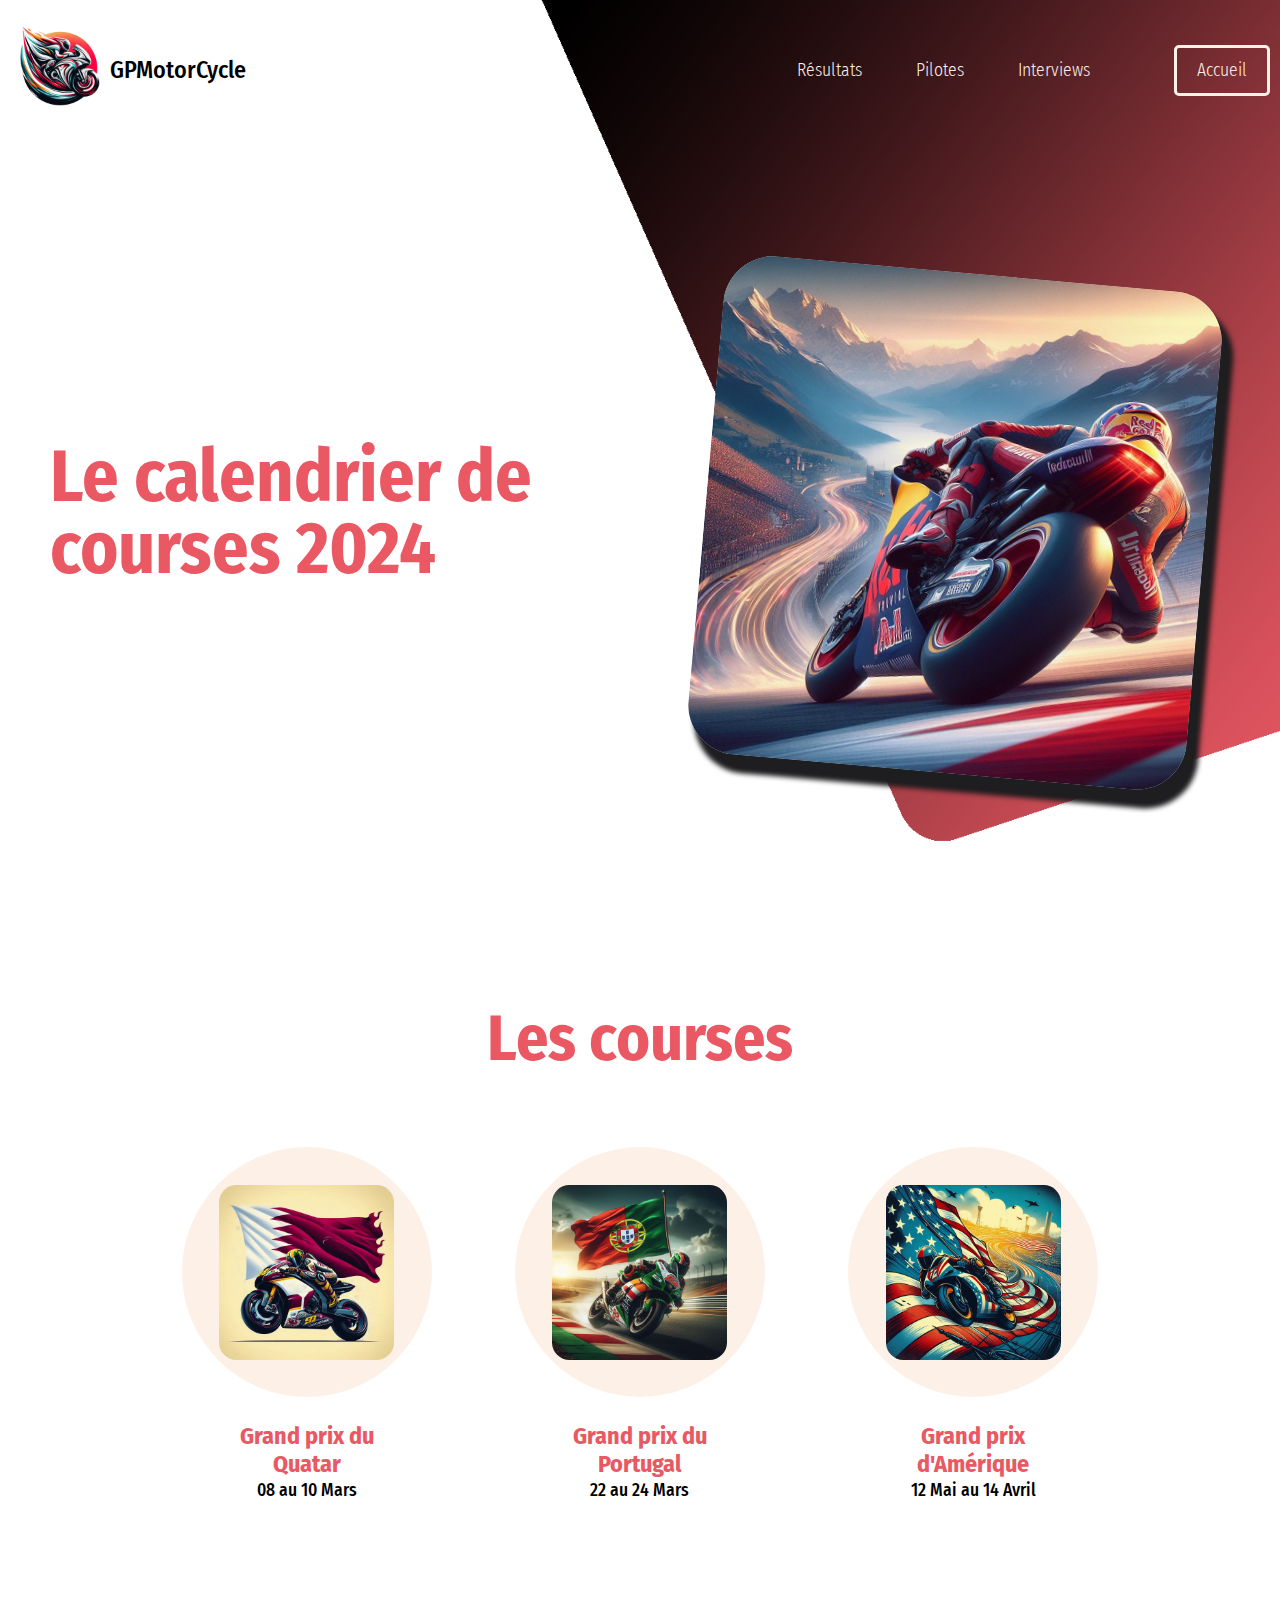
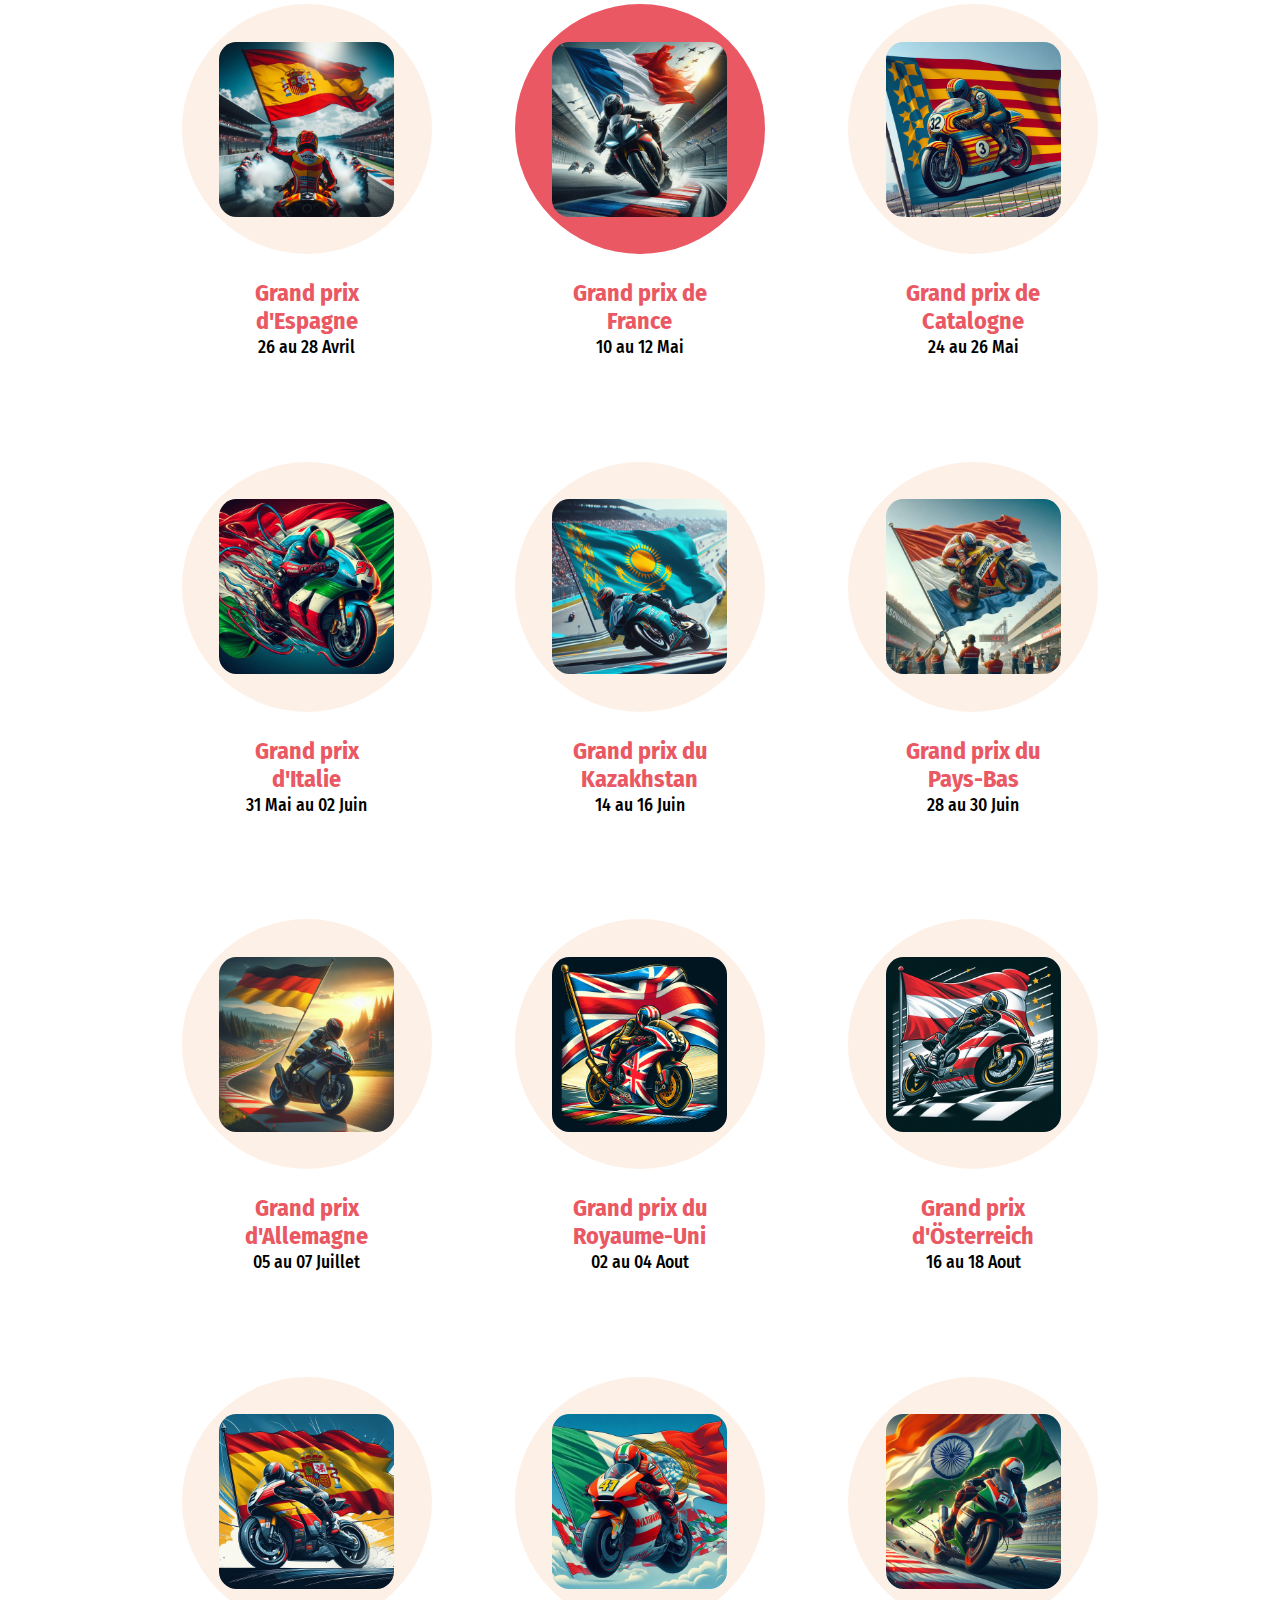
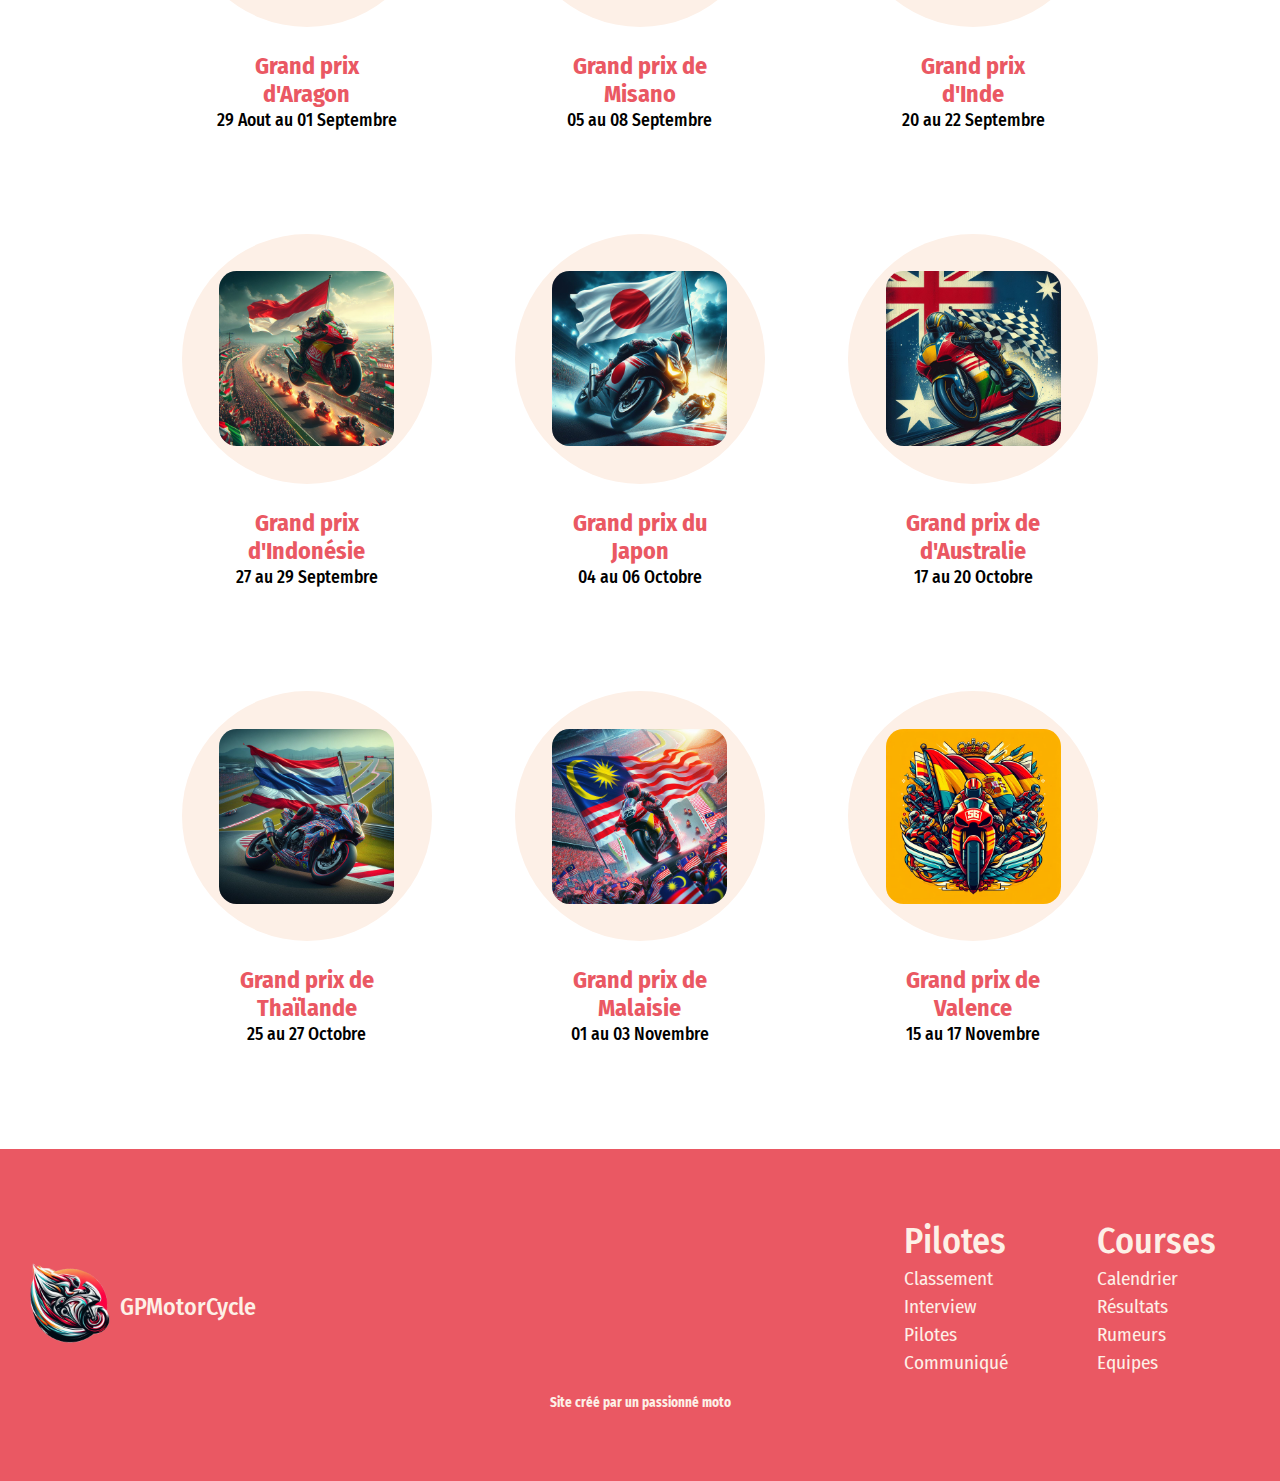
==== calendrier.html @ 135d084f "modified:   calendrier.html 	modified:   index.html" ====
<!DOCTYPE html>
<html lang="fr-FR">
<head>
    <meta charset="UTF-8">
    <meta name="viewport" content="width=device-width, initial-scale=1.0">
    <title>GPMotorCycle</title>
    <link rel="preconnect" href="https://fonts.googleapis.com">
    <link rel="preconnect" href="https://fonts.gstatic.com" crossorigin>
    <link href="https://fonts.googleapis.com/css2?family=Fira+Sans+Condensed:wght@400;500;600;700;800;900&display=swap" rel="stylesheet">
    <link rel="stylesheet" href="assets/Calendrier/Calendrier.css">
</head>
<body>

    <section id="section-1">
        <header>
            <div class="left">
                <img src="assets/logo/logo.png" alt="logodusite" height="100px">
                <p>GPMotorCycle</p>
            </div>
            <div class="right">
                <nav>
                    <a href="Résultats.html">Résultats</a>
                    <a href="#">Pilotes</a>
                    <a href="#">Interviews</a>
                    <a href="index.html">Accueil</a>
                </nav>
            </div>
        </header>
        <div class="container">
            <div class="left">
                <h1>Le calendrier de courses 2024</h1>
            </div>
            <div class="right">
                <img src="assets/img accueil/imgcalendrier.png" alt="moto" height="500px">
            </div>
        </div>
    </section>

    <section id="section-2">
        <h2> Les courses</h2>
        <div class="container-icon">
            <div class="bloc-icon">
                <div class="bloc-img">
                    <img src="assets/Flag_pays/Quatar.png" alt="drapeaudupays">
                </div>
                <span>Grand prix du Quatar</span>
                <p>08 au 10 Mars</p>
            </div>
            <div class="bloc-icon">
                <div class="bloc-img">
                    <img src="assets/Flag_pays/Portugal.jpeg" alt="drapeaudupays">
                </div>
                <span>Grand prix du Portugal</span>
                <p>22 au 24 Mars</p>
            </div>
            <div class="bloc-icon">
                <div class="bloc-img">
                    <img src="assets/Flag_pays/America.jpeg" alt="drapeaudupays">
                </div>
                <span>Grand prix d'Amérique</span>
                <p>12 Mai au 14 Avril</p>
            </div>

        </div>
    </section>

    <section id="section-2">
        <div class="container-icon">
            <div class="bloc-icon">
                <div class="bloc-img">
                    <img src="assets/Flag_pays/Espagne.jpeg" alt="drapeaudupays">
                </div>
                <span>Grand prix d'Espagne</span>
                <p>26 au 28 Avril</p>
            </div>
            <div class="bloc-icon">
                <div class="bloc-img-encour">
                    <img src="assets/Flag_pays/France.jpeg" alt="drapeaudupays">
                </div>
                <span>Grand prix de France</span>
                <p>10 au 12 Mai</p>
            </div>
            <div class="bloc-icon">
                <div class="bloc-img">
                    <img src="assets/Flag_pays/Barcelone.jpeg" alt="drapeaudupays">
                </div>
                <span>Grand prix de Catalogne</span>
                <p>24  au 26 Mai</p>
            </div>

        </div>
    </section>

    <section id="section-2">
        <div class="container-icon">
            <div class="bloc-icon">
                <div class="bloc-img">
                    <img src="assets/Flag_pays/Italie.jpeg" alt="drapeaudupays">
                </div>
                <span>Grand prix d'Italie</span>
                <p>31 Mai au 02 Juin</p>
            </div>
            <div class="bloc-icon">
                <div class="bloc-img">
                    <img src="assets/Flag_pays/Kazakhstan.jpeg" alt="drapeaudupays">
                </div>
                <span>Grand prix du Kazakhstan</span>
                <p>14 au 16 Juin</p>
            </div>
            <div class="bloc-icon">
                <div class="bloc-img">
                    <img src="assets/Flag_pays/Pays-Bas.png" alt="drapeaudupays">
                </div>
                <span>Grand prix du Pays-Bas</span>
                <p>28 au 30 Juin</p>
            </div>

        </div>
    </section>

    <section id="section-2">
        <div class="container-icon">
            <div class="bloc-icon">
                <div class="bloc-img">
                    <img src="assets/Flag_pays/Allemagne.png" alt="drapeaudupays">
                </div>
                <span>Grand prix d'Allemagne</span>
                <p>05 au 07 Juillet</p>
            </div>
            <div class="bloc-icon">
                <div class="bloc-img">
                    <img src="assets/Flag_pays/British.jpeg" alt="drapeaudupays">
                </div>
                <span>Grand prix du Royaume-Uni</span>
                <p>02 au 04 Aout</p>
            </div>
            <div class="bloc-icon">
                <div class="bloc-img">
                    <img src="assets/Flag_pays/Österreich.jpeg" alt="drapeaudupays">
                </div>
                <span>Grand prix d'Österreich</span>
                <p>16 au 18 Aout</p>
            </div>

        </div>
    </section>

    <section id="section-2">
        <div class="container-icon">
            <div class="bloc-icon">
                <div class="bloc-img">
                    <img src="assets/Flag_pays/Aragon.jpeg" alt="drapeaudupays">
                </div>
                <span>Grand prix d'Aragon</span>
                <p>29 Aout au 01 Septembre</p>
            </div>
            <div class="bloc-icon">
                <div class="bloc-img">
                    <img src="assets/Flag_pays/Misano.png" alt="drapeaudupays">
                </div>
                <span>Grand prix de Misano</span>
                <p>05 au 08 Septembre</p>
            </div>
            <div class="bloc-icon">
                <div class="bloc-img">
                    <img src="assets/Flag_pays/India.jpeg" alt="drapeaudupays">
                </div>
                <span>Grand prix d'Inde</span>
                <p>20 au 22 Septembre</p>
            </div>

        </div>
    </section>

    <section id="section-2">
        <div class="container-icon">
            <div class="bloc-icon">
                <div class="bloc-img">
                    <img src="assets/Flag_pays/Indonesia.png" alt="drapeaudupays">
                </div>
                <span>Grand prix d'Indonésie</span>
                <p>27 au 29 Septembre</p>
            </div>
            <div class="bloc-icon">
                <div class="bloc-img">
                    <img src="assets/Flag_pays/Japn.jpeg" alt="drapeaudupays">
                </div>
                <span>Grand prix du Japon</span>
                <p>04 au 06 Octobre</p>
            </div>
            <div class="bloc-icon">
                <div class="bloc-img">
                    <img src="assets/Flag_pays/Australia.jpeg" alt="drapeaudupays">
                </div>
                <span>Grand prix de d'Australie</span>
                <p>17 au 20 Octobre</p>
            </div>

        </div>
    </section>

    <section id="section-2">
        <div class="container-icon">
            <div class="bloc-icon">
                <div class="bloc-img">
                    <img src="assets/Flag_pays/Thailand.jpeg" alt="drapeaudupays">
                </div>
                <span>Grand prix de Thaïlande</span>
                <p>25 au 27 Octobre</p>
            </div>
            <div class="bloc-icon">
                <div class="bloc-img">
                    <img src="assets/Flag_pays/Malaysian.jpeg" alt="drapeaudupays">
                </div>
                <span>Grand prix de Malaisie</span>
                <p>01 au 03 Novembre</p>
            </div>
            <div class="bloc-icon">
                <div class="bloc-img">
                    <img src="assets/Flag_pays/Valenciana .jpeg" alt="drapeaudupays">
                </div>
                <span>Grand prix de Valence</span>
                <p>15 au 17 Novembre</p>
            </div>
        </div>
    </section>

    <footer>
        <div class="container">
            <div class="bloc">
                <img src="assets/logo/logo.png" alt="logodusite">
                <p>GPMotorCycle</p>
            </div>
            <div class="bloc">
                <div class="bloc-menu">
                    <span>Pilotes</span>
                    <ul>
                        <li><a href="#">Classement</a></li>
                        <li><a href="#">Interview</a></li>
                        <li><a href="#">Pilotes</a></li>
                        <li><a href="#">Communiqué</a></li>
                    </ul>
                </div>
                <div class="bloc-menu">
                    <span>Courses</span>
                    <ul>
                        <li><a href="#">Calendrier</a></li>
                        <li><a href="Résultats.html">Résultats</a></li>
                        <li><a href="#">Rumeurs</a></li>
                        <li><a href="#">Equipes</a></li>
                    </ul>
                </div>
            </div>
        </div>

        <div class="container">
            <div class="fin">
                <h5>Site créé par un passionné moto</h5>
            </div>
        </div>

        
        
    </footer>

</body>
</html>
---- assets/Calendrier/Calendrier.css ----
* {
    margin: 0;
    padding: 0;
    list-style: none;
    text-decoration: none;
    font-family: "Fira Sans Condensed", sans-serif; 
}

#section-1 {
    height: 100vh;
    background-color: #fff;
    background-size: cover;
    background-position: bottom;
    background-image:url(../background/bg3.png);
}
#section-1 header {
    display: flex;
    align-items: center;
    justify-content: space-between;
    max-width: 1600px;
    margin: 0 auto;
    padding: 20px 10px 0 10px;
}

#section-1 header .left {
    display: flex;
    align-items: center;
    font-size: 1.5em;
    font-weight: 450;
}

#section-1 header nav a {
    color: #FDF0E7;
    font-weight: 300;
    margin-left: 50px;
    font-size: 1.1em;

}

#section-1 header nav a:hover {
    text-decoration: underline;
}

#section-1 header nav a:nth-child(4) {
   color: #FDF0E7;
   border: 3px solid #FDF0E7;
   padding: 12px 20px;
   border-radius: 5px;
   margin-left: 80px;
   opacity: 1;
}

#section-1 header nav a:nth-child(4):hover {
    opacity: 0.5;
}

#section-1 .container {
    display: flex;
    align-items: center;
    justify-content: space-between;
    max-width: 1400px;
    margin: 0  auto ;
    height: 90%;
    padding: 0 50px;
}

#section-1 .container .left {
    max-width: 500px;
}

#section-1 .container h1 {
    font-size: 4.5em;
    color: #EA5863;
    line-height: 1em;
    margin-bottom: 25px;
}

#section-1 .container img {
    margin-right: 25px;
    border-radius: 10%;
    transform: rotate(5deg);
    background-color: #cccccc;
    box-shadow: 10px 15px 5px 3px #1e1d1f;
}

#section-1 .container img:hover {
    transform: rotate(10deg);
    transition-duration:2s; 
    -moz-transform: scale(1.1);
    -webkit-transform: scale(1.1);
    transform: scale(1.1);
}

#section-2{

    max-width: 1000px;
    margin: 100px auto;
    text-align: center;
    padding: 0 25px;
}

#section-2 h2 {
    color: #EA5863;
    font-size: 4em;
}

#section-2 .container-icon {
    display: flex;
    justify-content: space-around;
    align-items: center;
    margin-top: 70px;
}

#section-2 .container-icon .bloc-icon {
    max-width: 200px;
    display: flex;
    justify-content: center;
    align-items: center;
    flex-direction: column;
}

#section-2 .container-icon .bloc-img {
    background-color: #fdf0e7;
    height: 250px;
    width: 250px;
    border-radius: 50%;
    display: flex;
    justify-content: center;
    align-items: center;
}

#section-2 .container-icon .bloc-icon img {
    border-radius: 10%;
    width: 70%;
}

#section-2 .container-icon .bloc-img:hover {
    transform: rotate(10deg);
    transition-duration:0.5s; 
    -moz-transform: scale(1.1);
    -webkit-transform: scale(1.1);
    transform: scale(1.1);
}

#section-2 .container-icon .bloc-img-encour {
    background-color: #ea5863;
    height: 250px;
    width: 250px;
    border-radius: 50%;
    display: flex;
    justify-content: center;
    align-items: center;
}

#section-2 .container-icon .bloc-img-encour:hover {
    transform: rotate(10deg);
    transition-duration:0.5s; 
    -moz-transform: scale(1.1);
    -webkit-transform: scale(1.1);
    transform: scale(1.1);
}

#section-2 .container-icon span {
    color: #EA5863;
    font-size: 1.5em;
    font-weight: 650;
    margin: 25px 20px 0;
}

#section-2 .container-icon p {
    color: #000;
    font-size: 1.1em;
    line-height: 1.5;
    font-weight: 450;
}


footer {
    background-color:#EA5863;
    padding: 70px 20px;
}

footer .container {
    max-width: 1450px;
    margin: 0 auto;
    display: flex;
    justify-content: space-between;
    align-items: center;
    
}

footer .container .fin h5 {
    color: #FDF0E7;
}

footer .bloc {
    font-size: 1.5em;
    display: flex;
    align-items: center;

}

footer .bloc p {
    color:#FDF0E7;
}


footer .bloc p {
    font-weight: 450;
}

footer .bloc:nth-child(2) {
    display: flex;
    width: 400px;
    justify-content: space-around;
}

footer .bloc img {
    max-width: 100px;
}

footer .bloc-menu span {
    font-size: 1.5em;
    font-weight: 450;
    color: #fdf0e7;
    
}
footer .bloc-menu ul {
    margin-bottom: 20px;
}

footer .bloc-menu li a {
    color:#fdf0e7;
    font-size: 0.8em;
}

footer .bloc-menu li a:hover {
    text-decoration: underline;
}

footer .fin {
    color: #FDF0E7;
    max-width: 1450px;
    margin: 0 auto;
    display: flex;
    justify-content: space-between;
}
footer h5{
    align-items: center;
}

@media screen and (max-width: 767px) {
    #section-1 header .left img {
        display: none;

    }

    .left p {
        color: #FDF0E7;
    }

    #section-1 header nav a,
    #section-1 header nav a:nth-child(4) {
        margin: 0 25px;
    }

    #section-1 header {
        justify-content: center;
        height: 50px;
    }
    
}

@media screen and (max-width: 1100px) {
    #section-1 .container img {
        margin-right: 0px;
    }
}

@media screen and (max-width: 1080px) {
    #section-1 .container img {
        height: 380px;
    }
}

@media screen and (max-width: 935px) {

    #section-1  {
        height: 100%;
    }

    #section-1 .container {
        flex-direction: column;
        justify-content: center;
        margin-top: 100px;
    }

    #section-1 .container img {
        width: 100%;
        height: auto;
        transform: none;
        box-shadow: none;
    }

    #section-1 .container .left {
        text-align: center;
        margin-bottom: 50px;
    }

    #section-1 .container .right {
        width: 100%;
    }

    #section-1 .container .right {
        margin-bottom: 100px;
    }

}

@media screen and (max-width: 620px) {

    #section-1 .container {
        padding: 0 15px;
    }

    #section-1 .container h1 {
        font-size: 3em;
    }

}

@media screen and (max-width: 525px) {

    #section-2 h2 {
        font-size: 1.5em
    }

    #section-2 .container-icon {
        flex-direction: column;
        align-items: center;

    }

    #section-2 .container-icon .bloc-icon {
        max-width: none;
        width: 80%;
        margin-bottom: 50px;
    }

    #section-2 .container-icon .bloc-img {
        height: 250px;
        width: 250px;
    }

    #section-2 .container-icon span {
        font-size: 2.5em;
    }

    #section-2 .container-icon p {
        font-size: 1.75em;
    }
}

@media screen and (max-width: 425px) {
    #section-2 h2 {
        font-size: 1.25em
    }

    #section-2 .container-icon .bloc-icon {
        width: 100%;
    }

    #section-2 .container-icon .bloc-img {
        height: 200px;
        width: 200px;
    }

    #section-2 .container-icon span {
        font-size: 1.75em;
    }

    #section-2 .container-icon p {
        font-size: 1.25em;
    }


}

@media screen and (max-width: 830px) {
    footer .bloc{
        max-width: 300px;
    }
}

@media screen and (max-width: 655px) {

    footer {
        padding: 30px 20px;
    }

    footer .container {
        flex-direction: column;
    }

    footer .bloc:nth-child(1) {
        max-width: none;
        width: 95%;
        margin-bottom: 50px;
    }

    footer .bloc:nth-child(2) {
        width: 80%;
        max-width: none;
    }
}

@media screen and (max-width: 400px) {

    footer .bloc:nth-child(2) {
        width: 100%;

    }
    footer .bloc-menu span {
        font-size: 1.2em;
    }
}

@media screen and (max-width: 788px) {

    .right nav {
        display: none;
    }
}
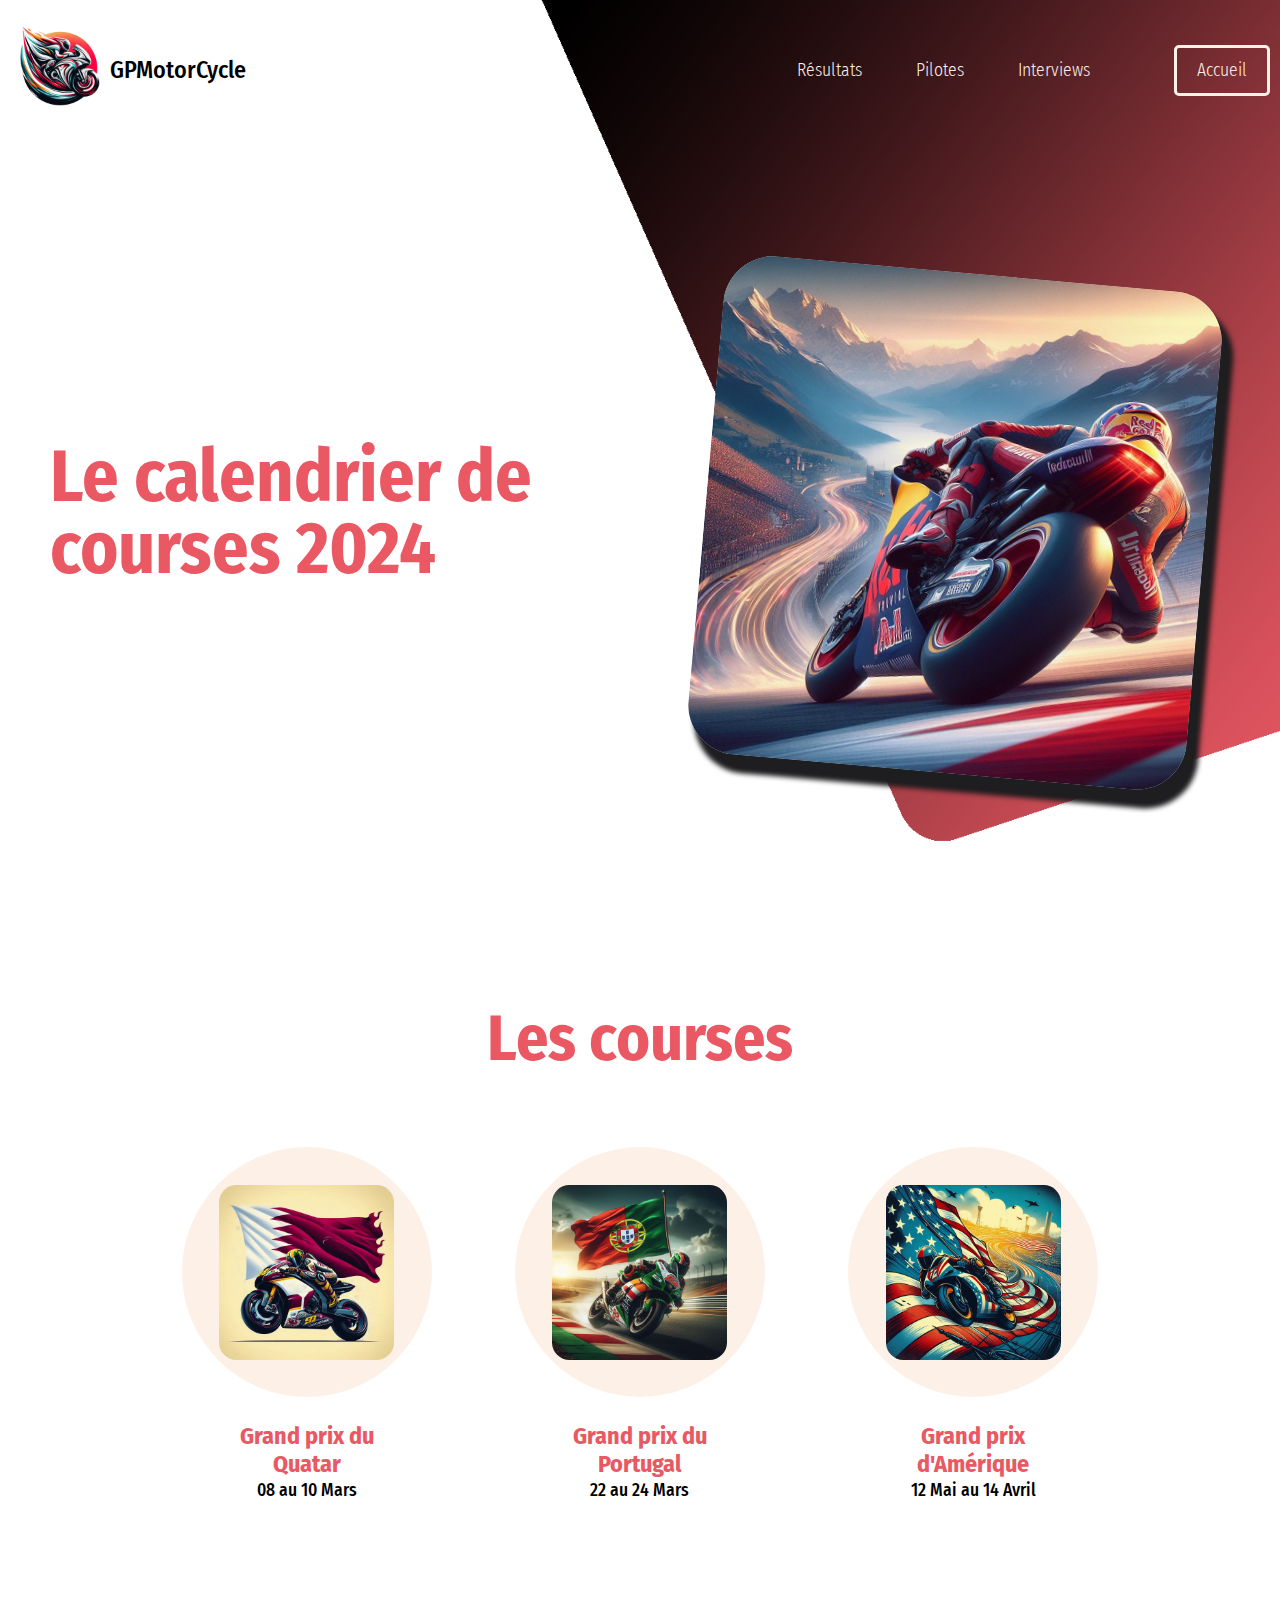
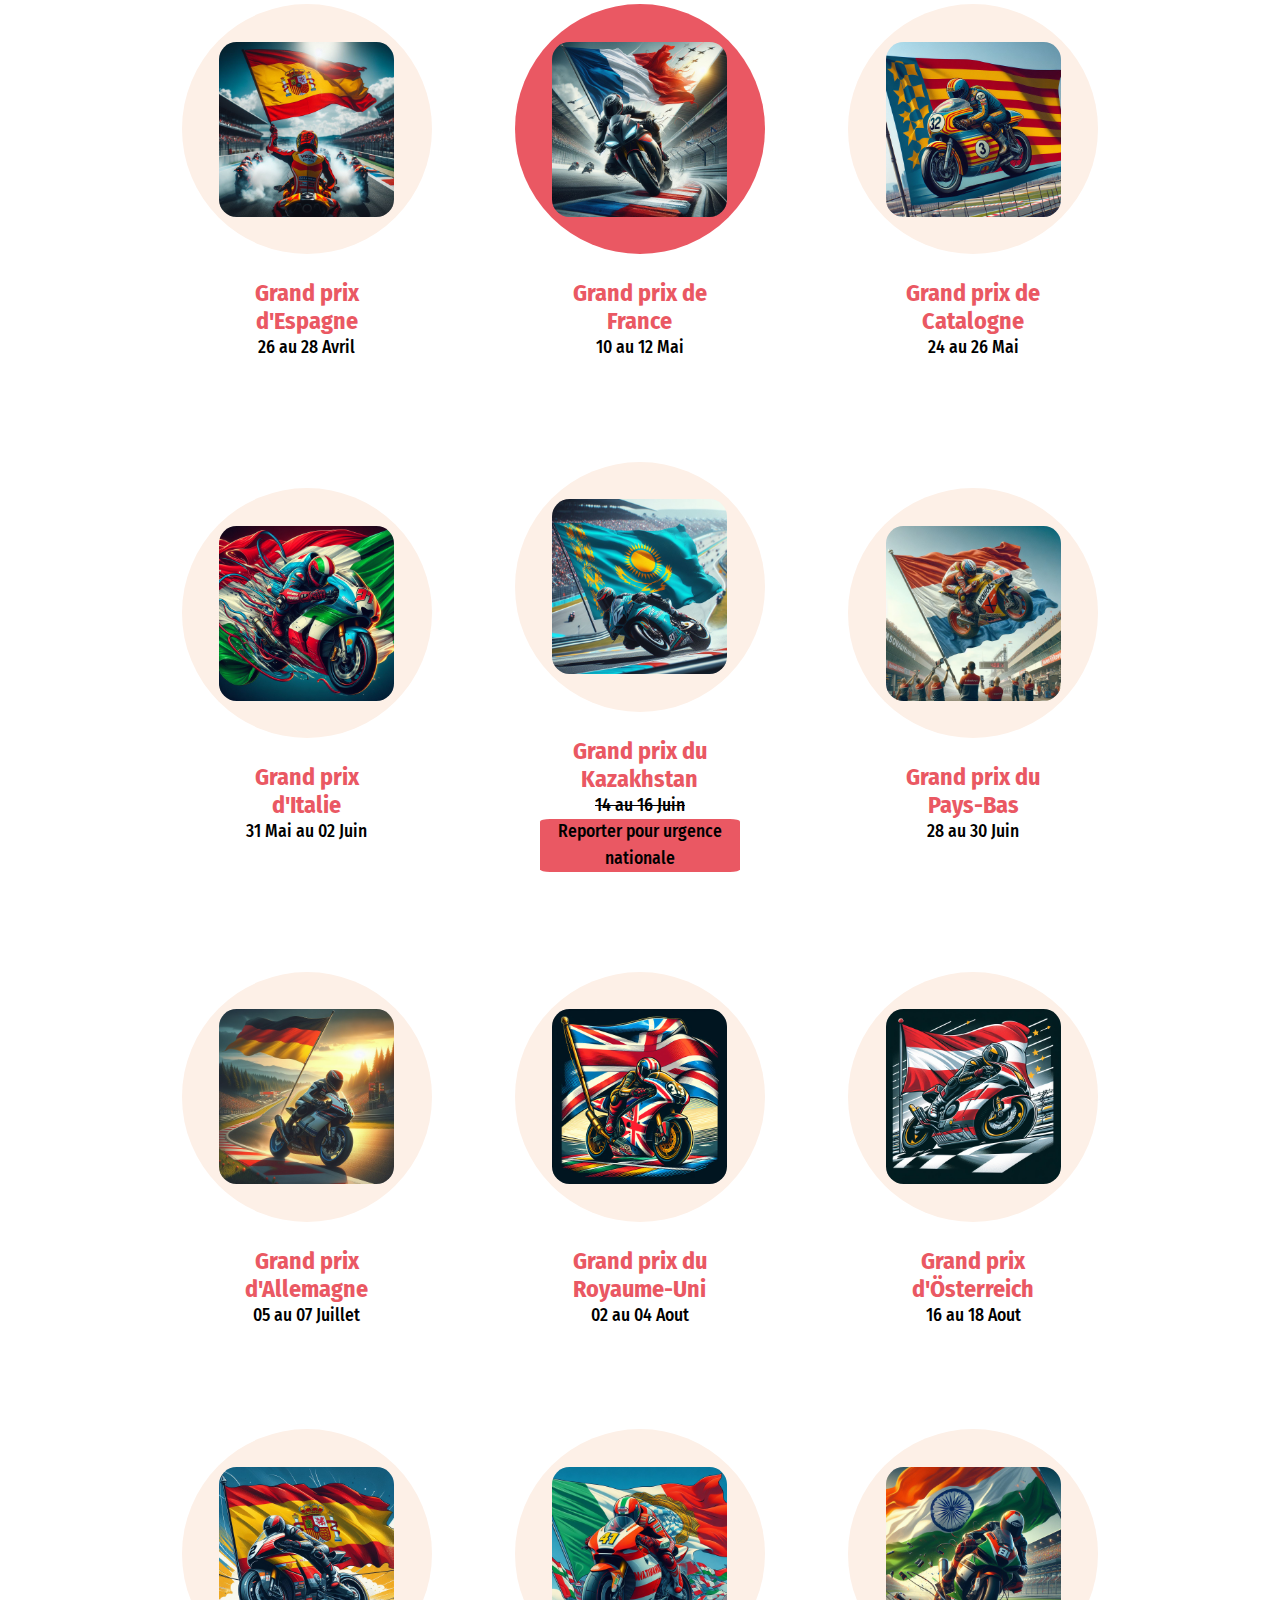
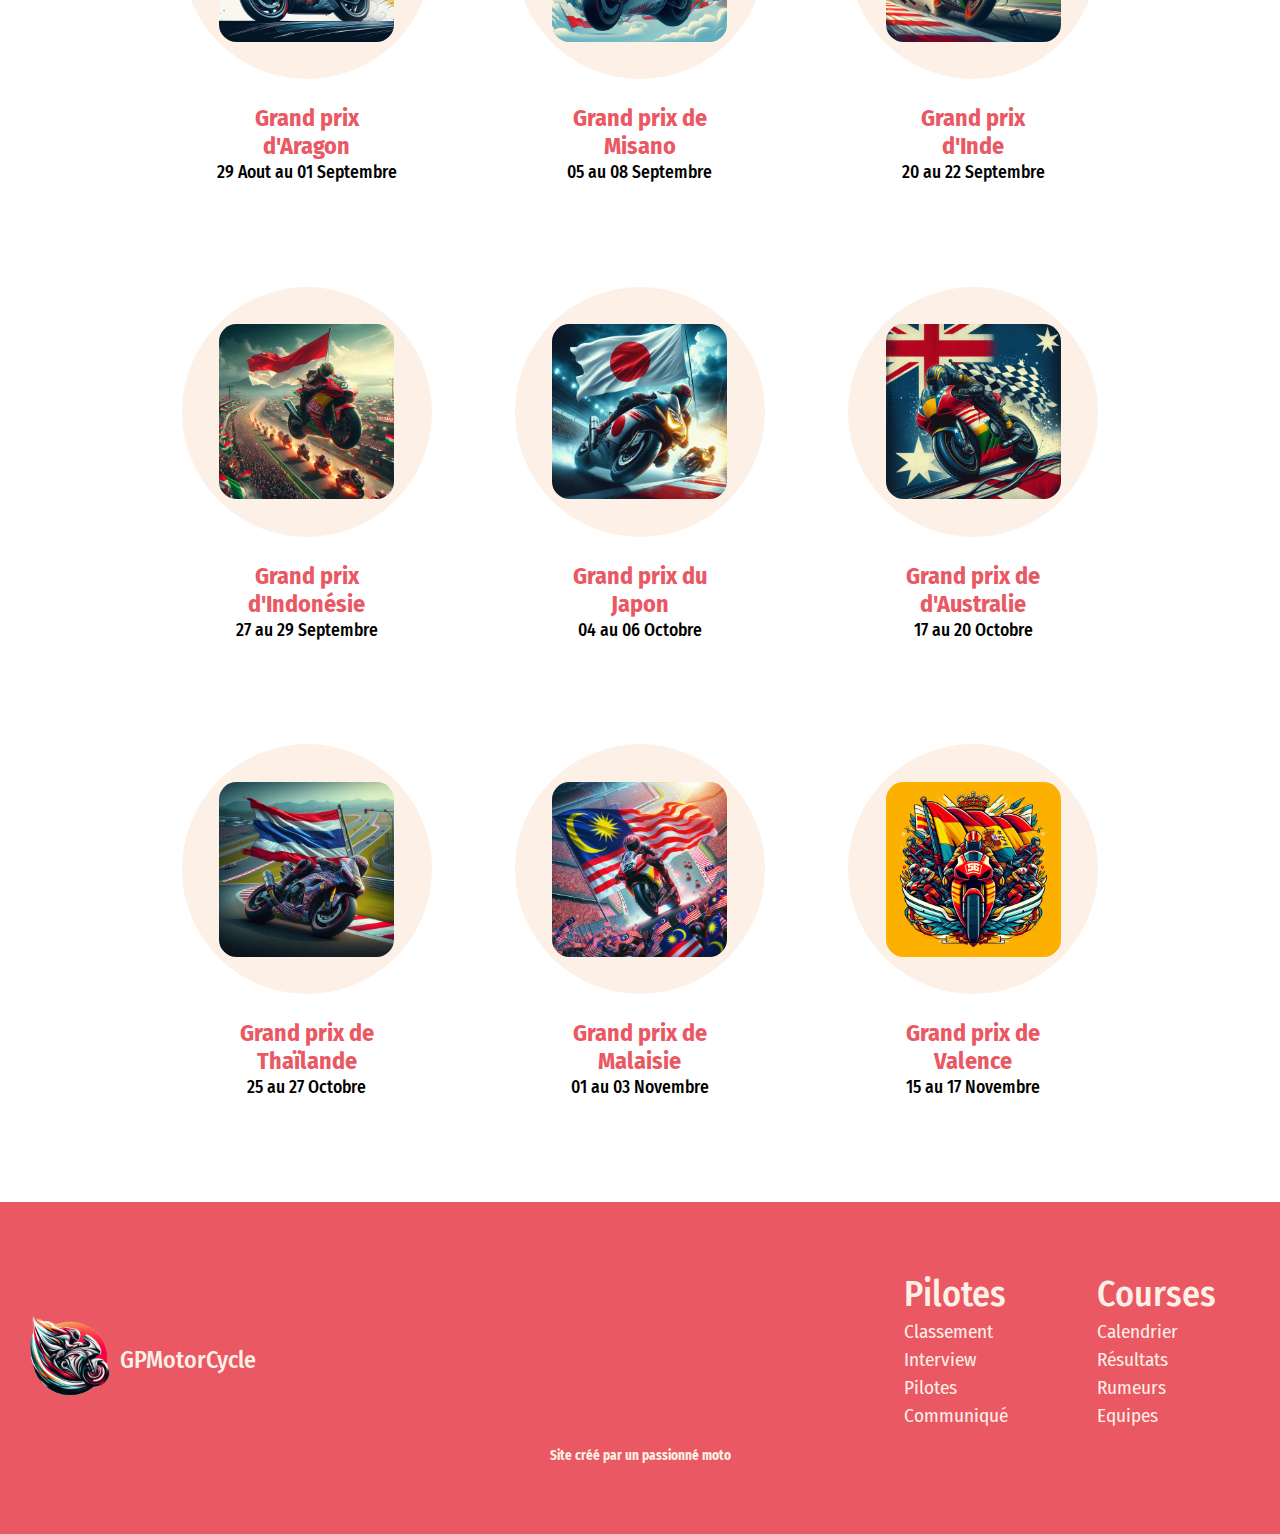
==== commit 6b844a15: "modified:   assets/Calendrier/Calendrier.css 	modified:   calendrier.html" ====
--- a/calendrier.html
+++ b/calendrier.html
@@ -8,6 +8,7 @@
     <link rel="preconnect" href="https://fonts.gstatic.com" crossorigin>
     <link href="https://fonts.googleapis.com/css2?family=Fira+Sans+Condensed:wght@400;500;600;700;800;900&display=swap" rel="stylesheet">
     <link rel="stylesheet" href="assets/Calendrier/Calendrier.css">
+    <link rel="icon" type="image/png" sizes="120x120" href="assets/logo/apple-icon-120x120.png" type="image/x-icon">
 </head>
 <body>
 
@@ -105,7 +106,8 @@
                     <img src="assets/Flag_pays/Kazakhstan.jpeg" alt="drapeaudupays">
                 </div>
                 <span>Grand prix du Kazakhstan</span>
-                <p>14 au 16 Juin</p>
+                <p class="Kazakhstan">14 au 16 Juin</p>
+                <p class="Kazakhstan-1">Reporter pour urgence nationale</p>
             </div>
             <div class="bloc-icon">
                 <div class="bloc-img">
--- a/assets/Calendrier/Calendrier.css
+++ b/assets/Calendrier/Calendrier.css
@@ -174,6 +174,14 @@
     font-weight: 450;
 }
 
+#section-2 .container-icon .Kazakhstan {
+    text-decoration:line-through;
+}
+
+#section-2 .container-icon .Kazakhstan-1 {
+    background-color: #EA5863;
+    border-radius: 5%;
+}
 
 footer {
     background-color:#EA5863;
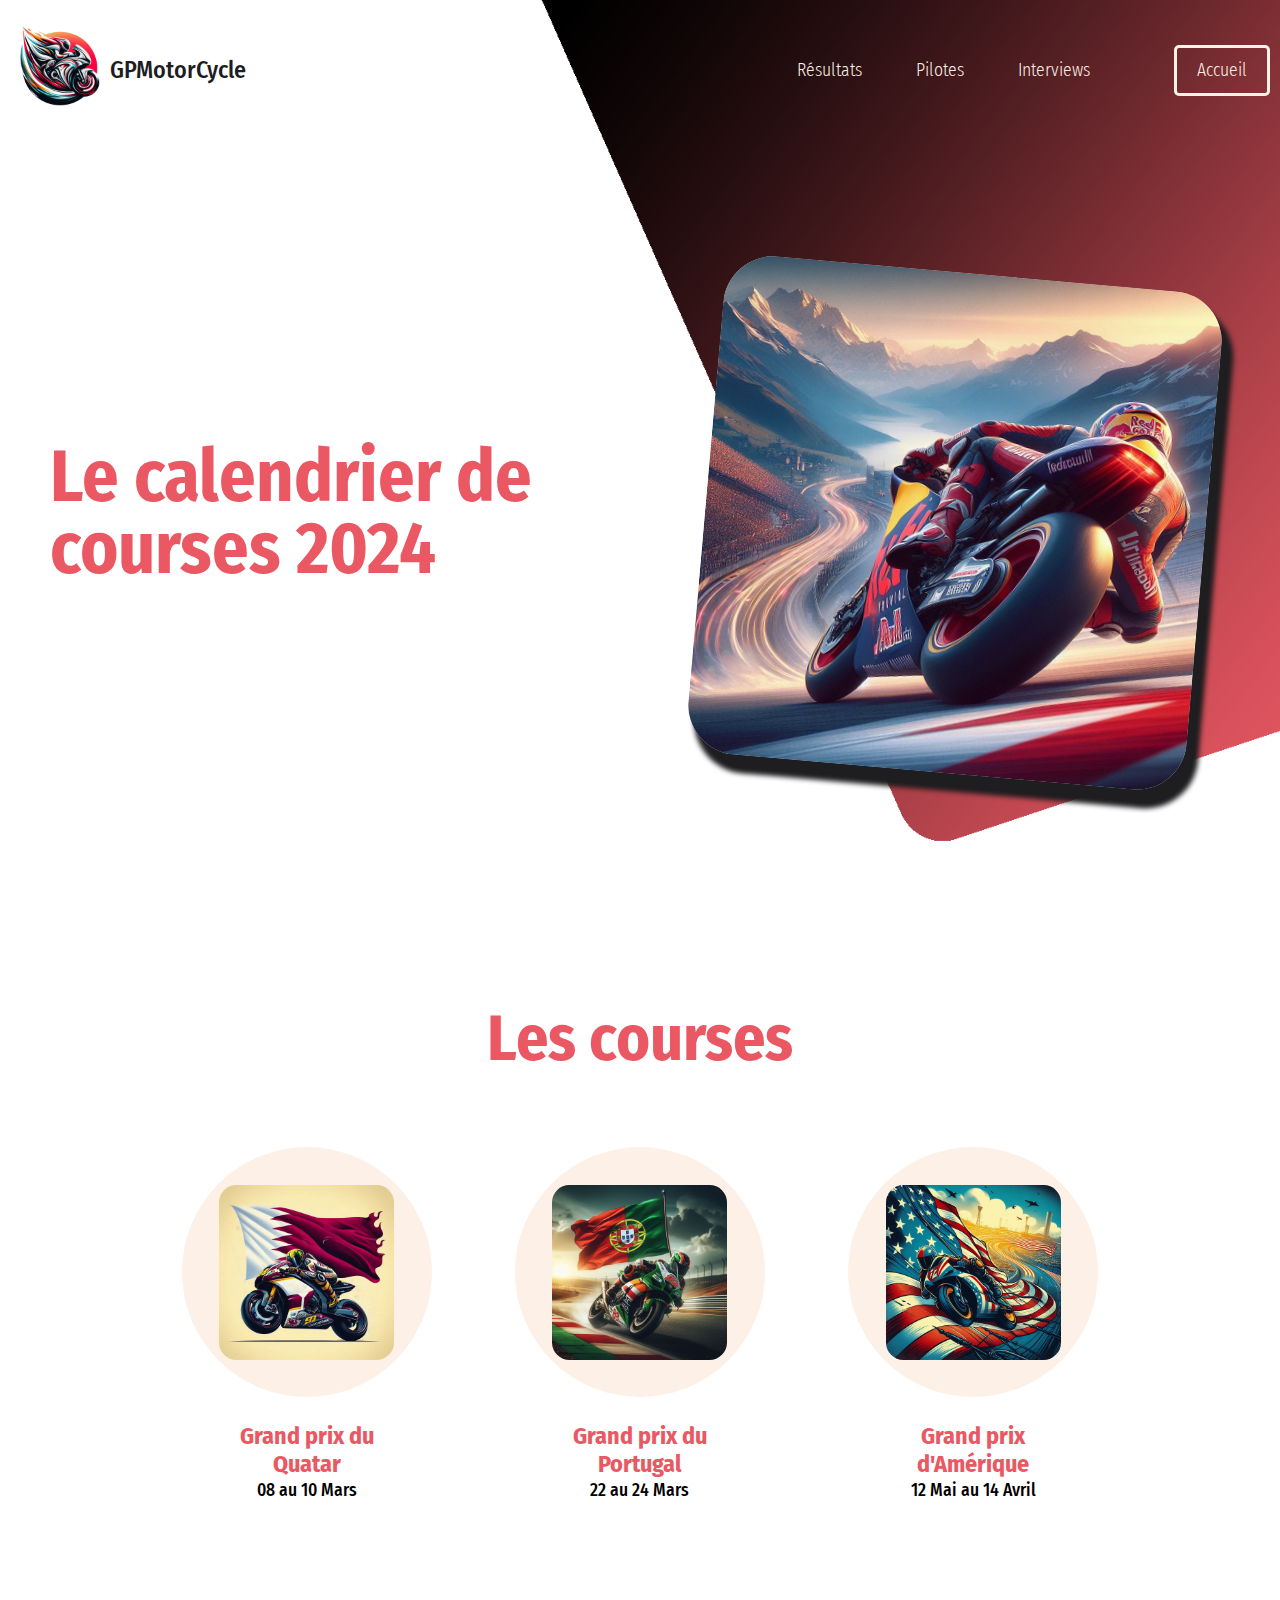
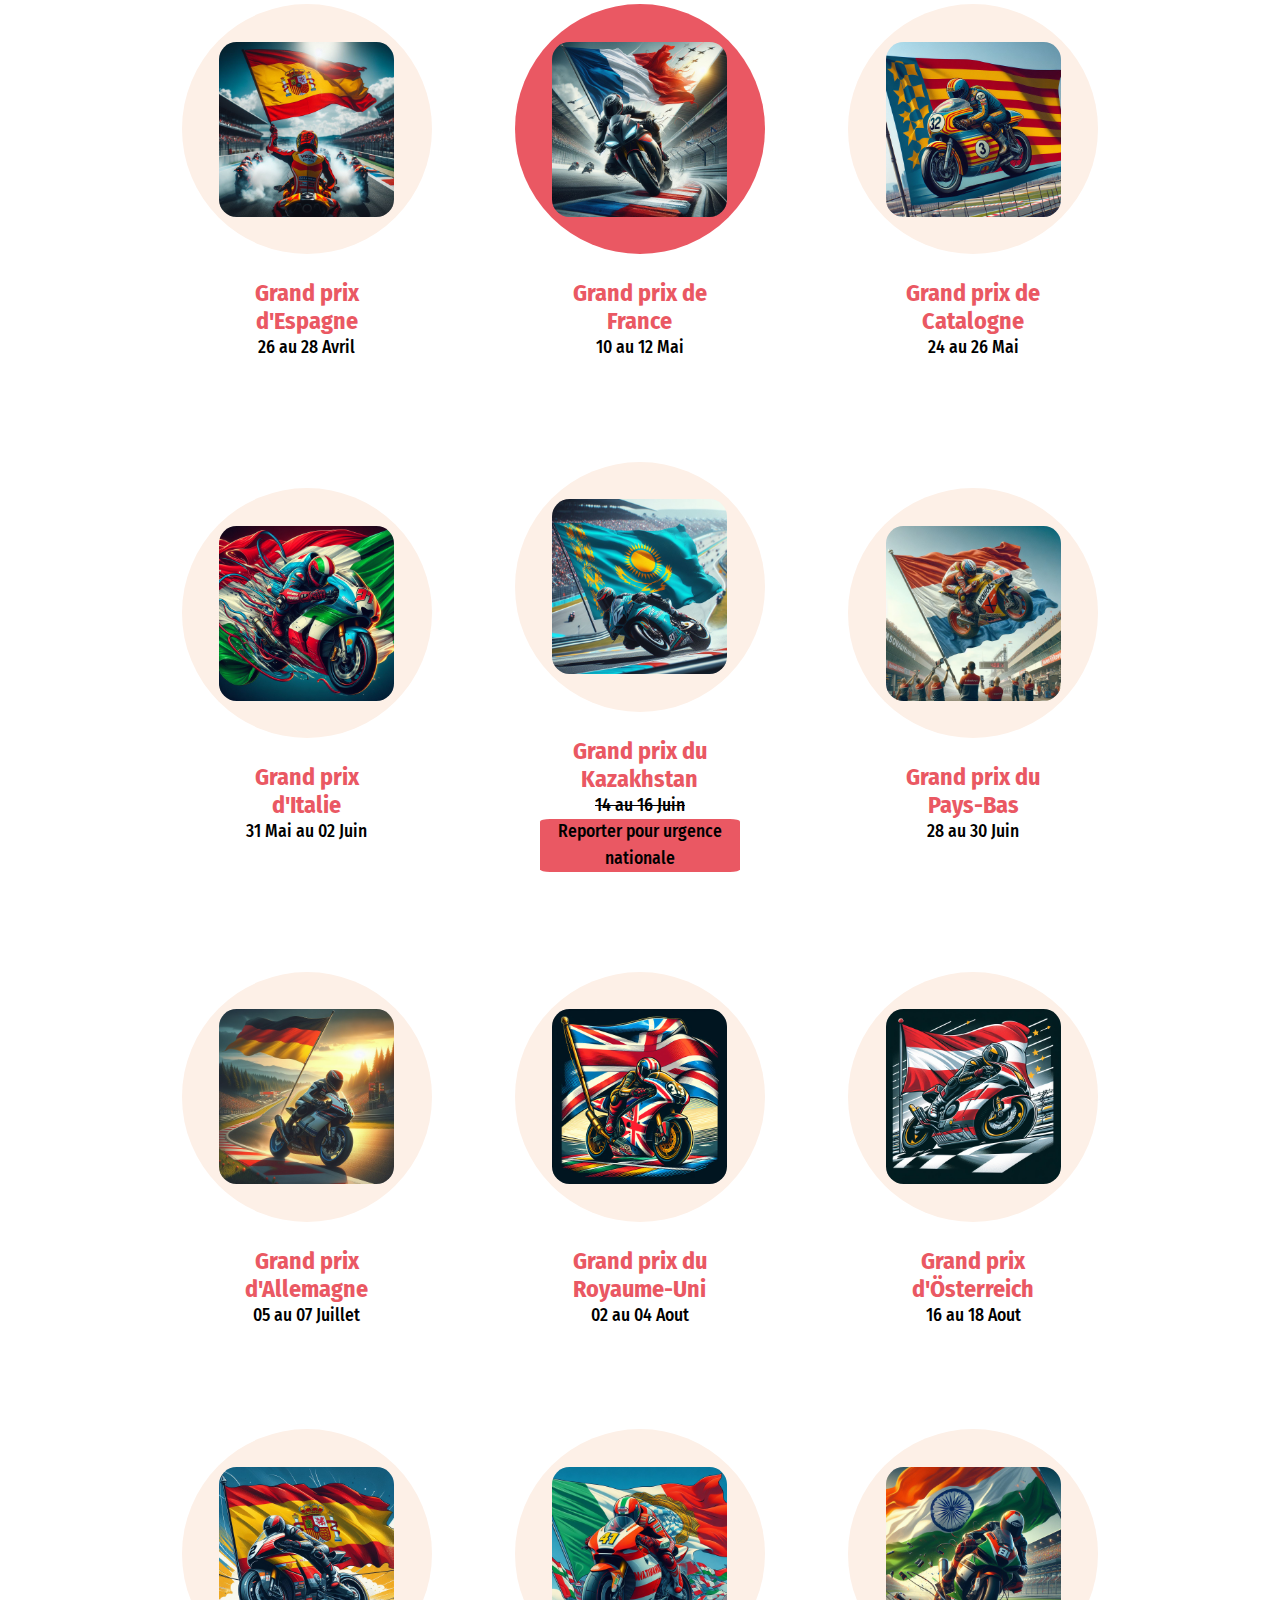
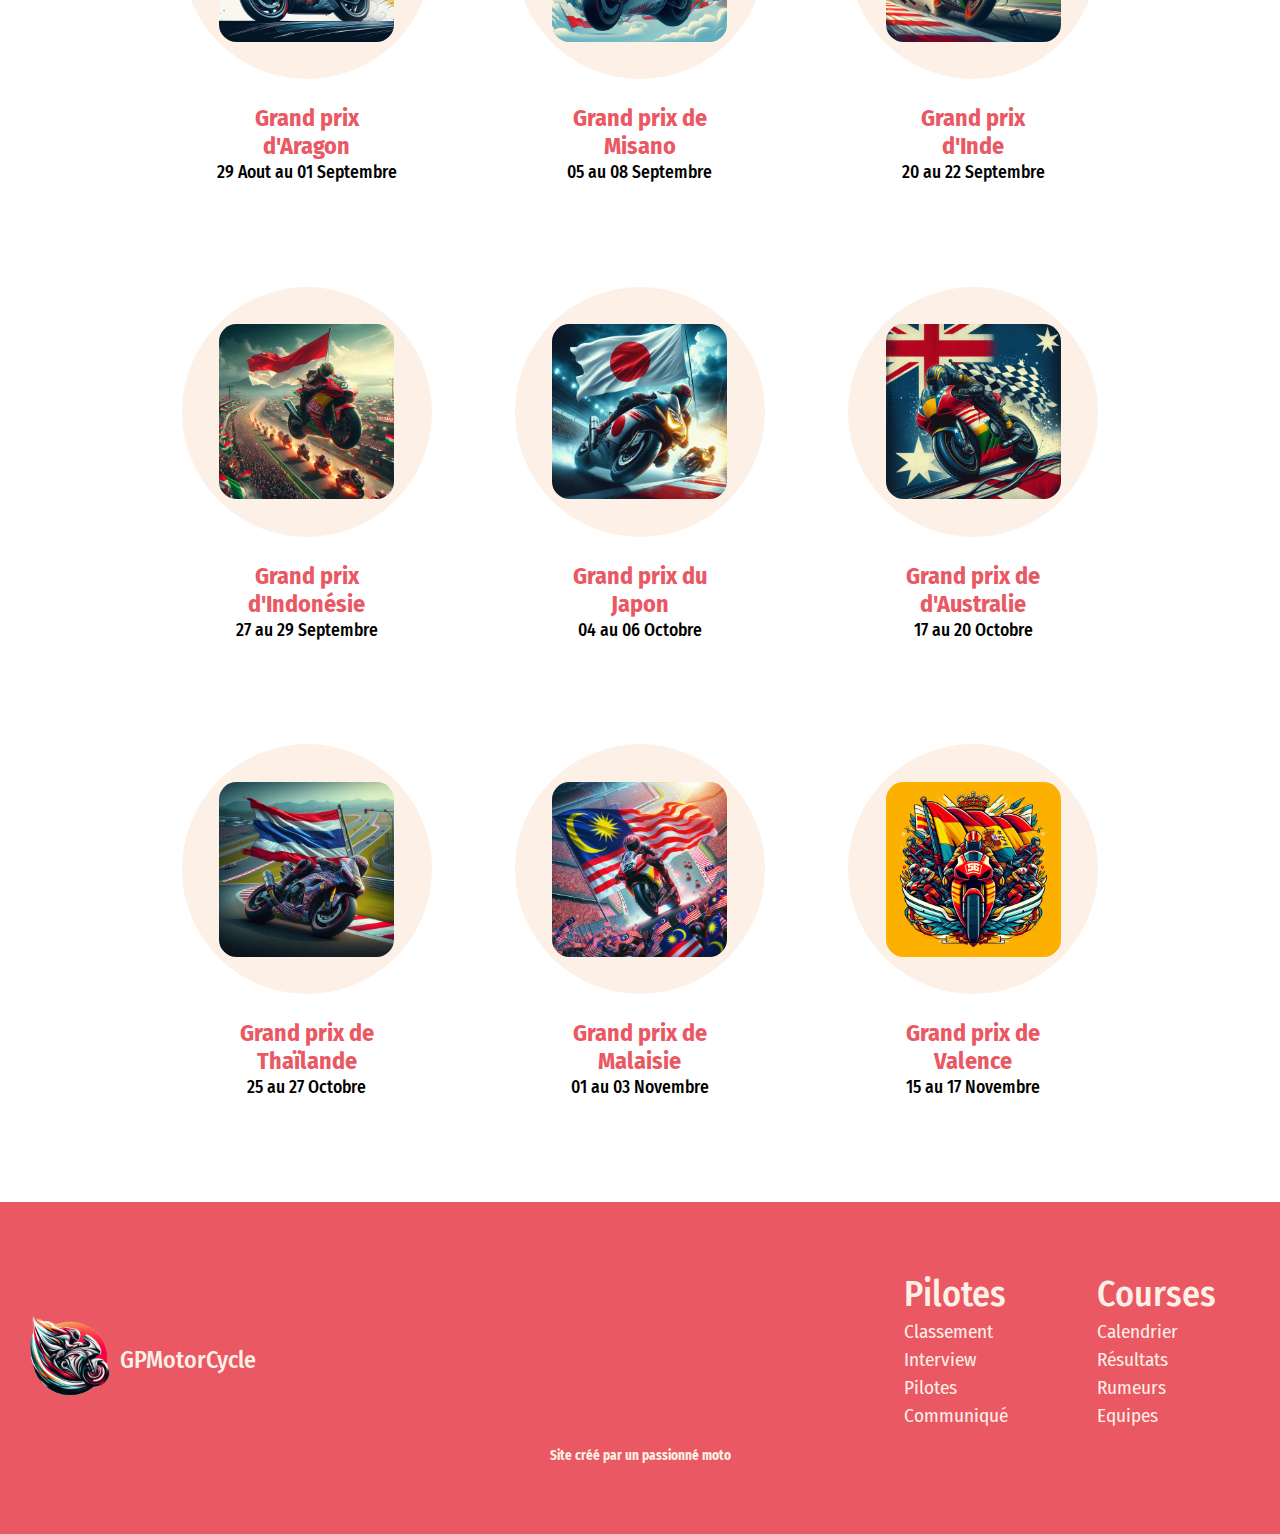
==== commit ba960ced: "version 2" ====
--- a/calendrier.html
+++ b/calendrier.html
@@ -16,7 +16,7 @@
         <header>
             <div class="left">
                 <img src="assets/logo/logo.png" alt="logodusite" height="100px">
-                <p>GPMotorCycle</p>
+                <a href="index.html"><p>GPMotorCycle</p></a>
             </div>
             <div class="right">
                 <nav>
@@ -231,7 +231,7 @@
         <div class="container">
             <div class="bloc">
                 <img src="assets/logo/logo.png" alt="logodusite">
-                <p>GPMotorCycle</p>
+                <a href="index.html"><p>GPMotorCycle</p></a>
             </div>
             <div class="bloc">
                 <div class="bloc-menu">
--- a/assets/Calendrier/Calendrier.css
+++ b/assets/Calendrier/Calendrier.css
@@ -29,6 +29,9 @@
     font-weight: 450;
 }
 
+#section-1 header .left p{
+    color: #1e1d1f;
+}
 #section-1 header nav a {
     color: #FDF0E7;
     font-weight: 300;
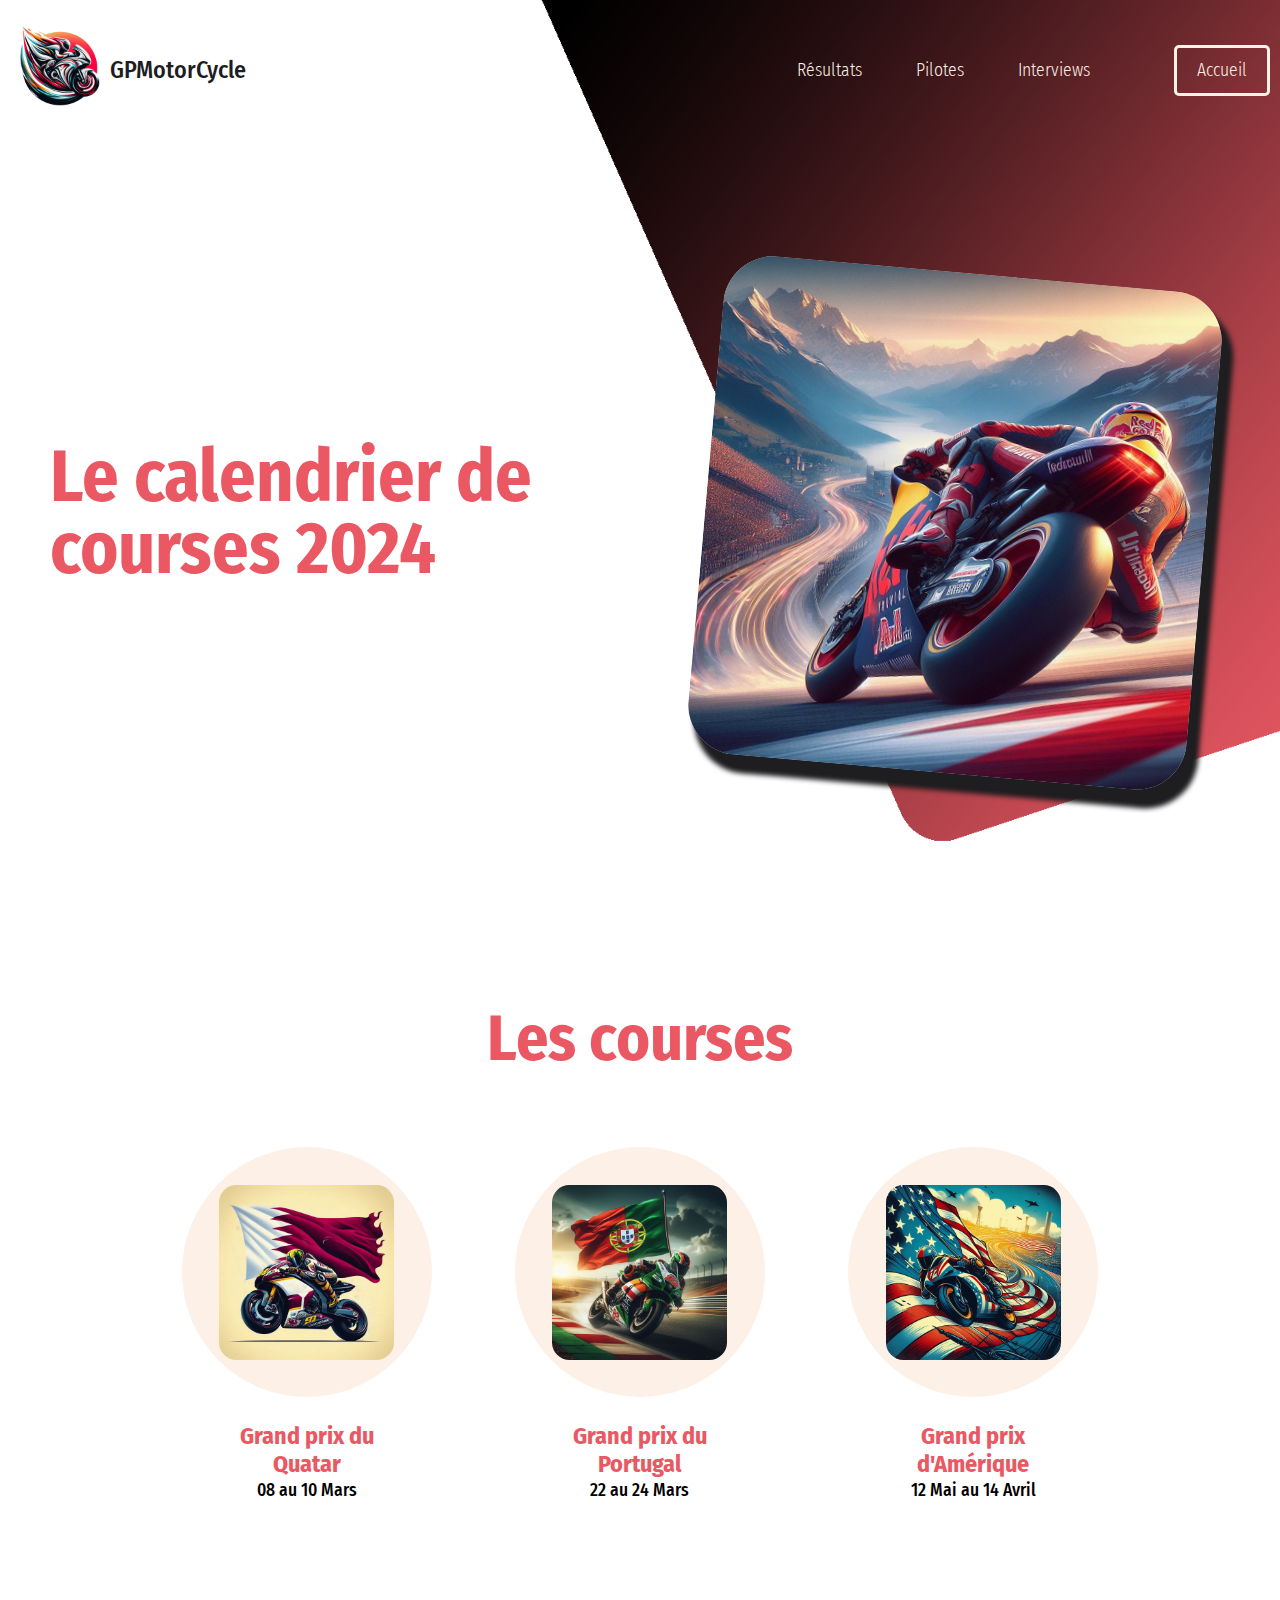
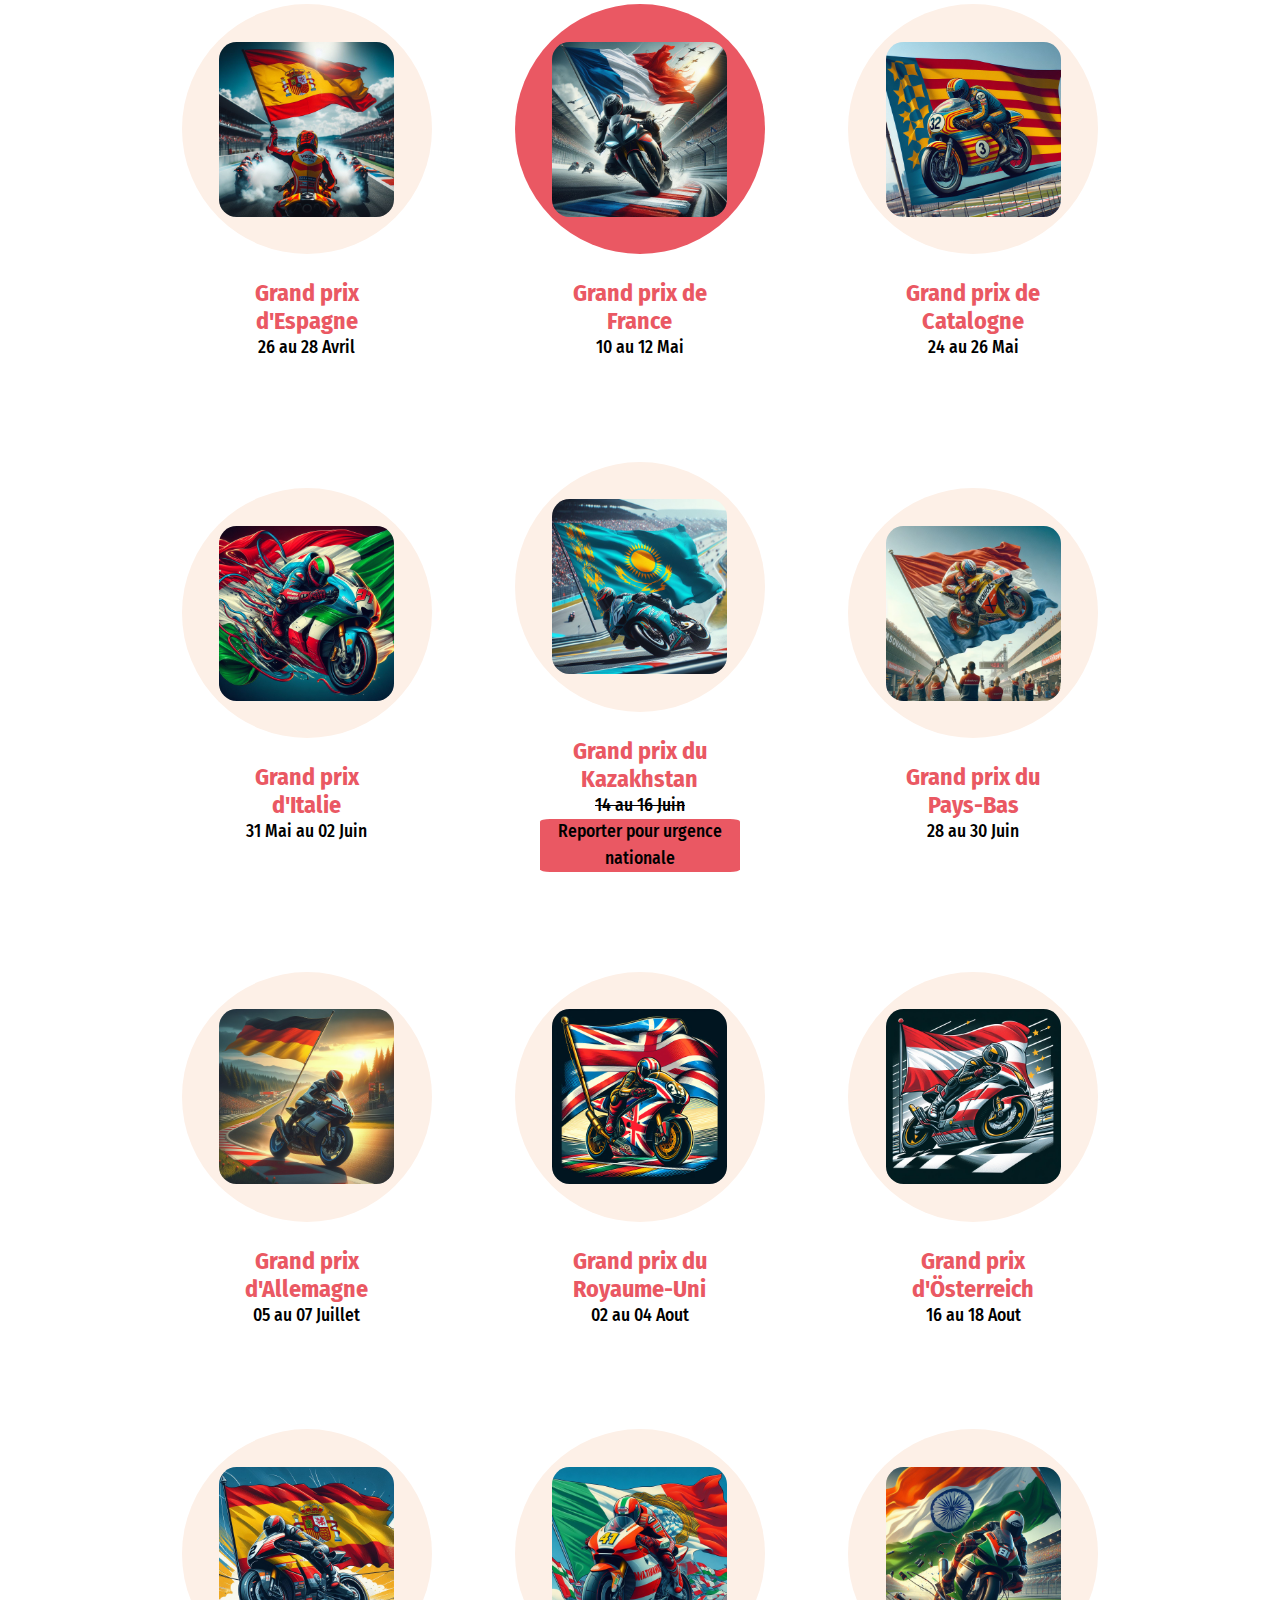
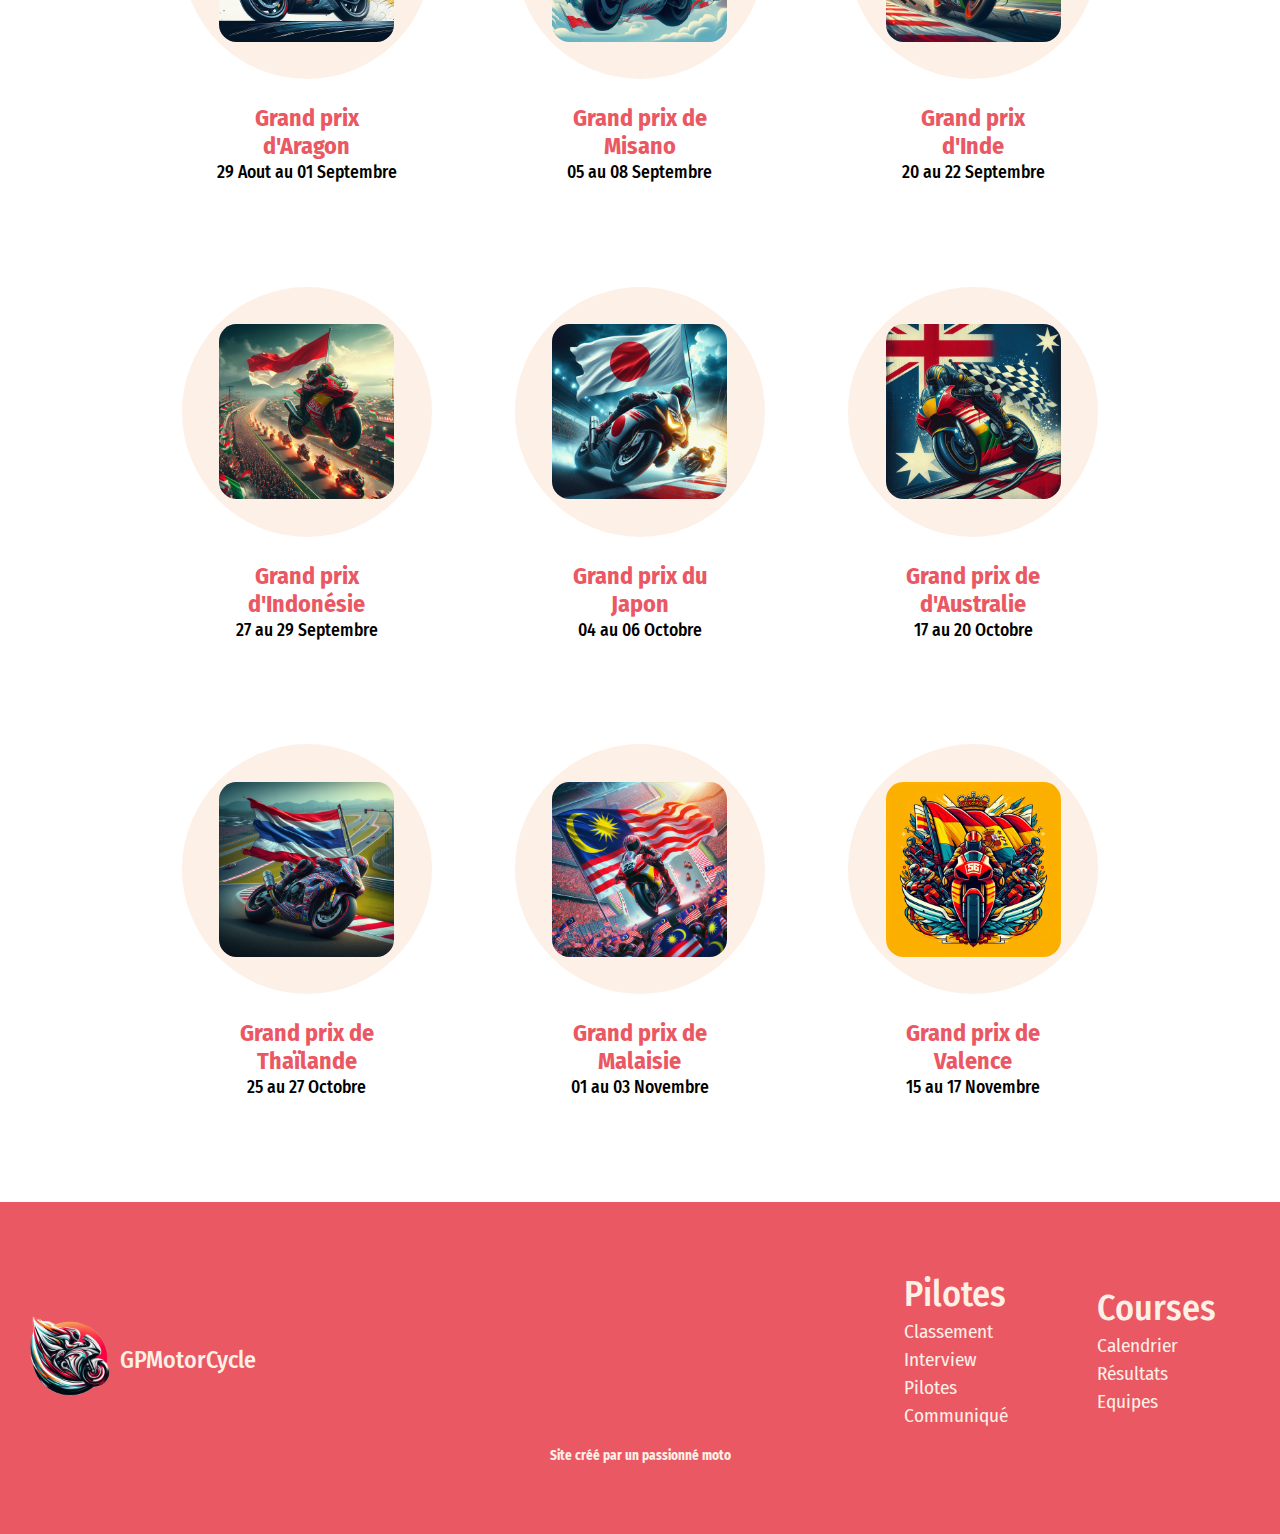
==== commit a81e930f: "modified:   "R\303\251sultats.html" 	modified:   calendrier.html 	modified:   index.html 	modified: " ====
--- a/calendrier.html
+++ b/calendrier.html
@@ -248,7 +248,6 @@
                     <ul>
                         <li><a href="#">Calendrier</a></li>
                         <li><a href="Résultats.html">Résultats</a></li>
-                        <li><a href="#">Rumeurs</a></li>
                         <li><a href="#">Equipes</a></li>
                     </ul>
                 </div>
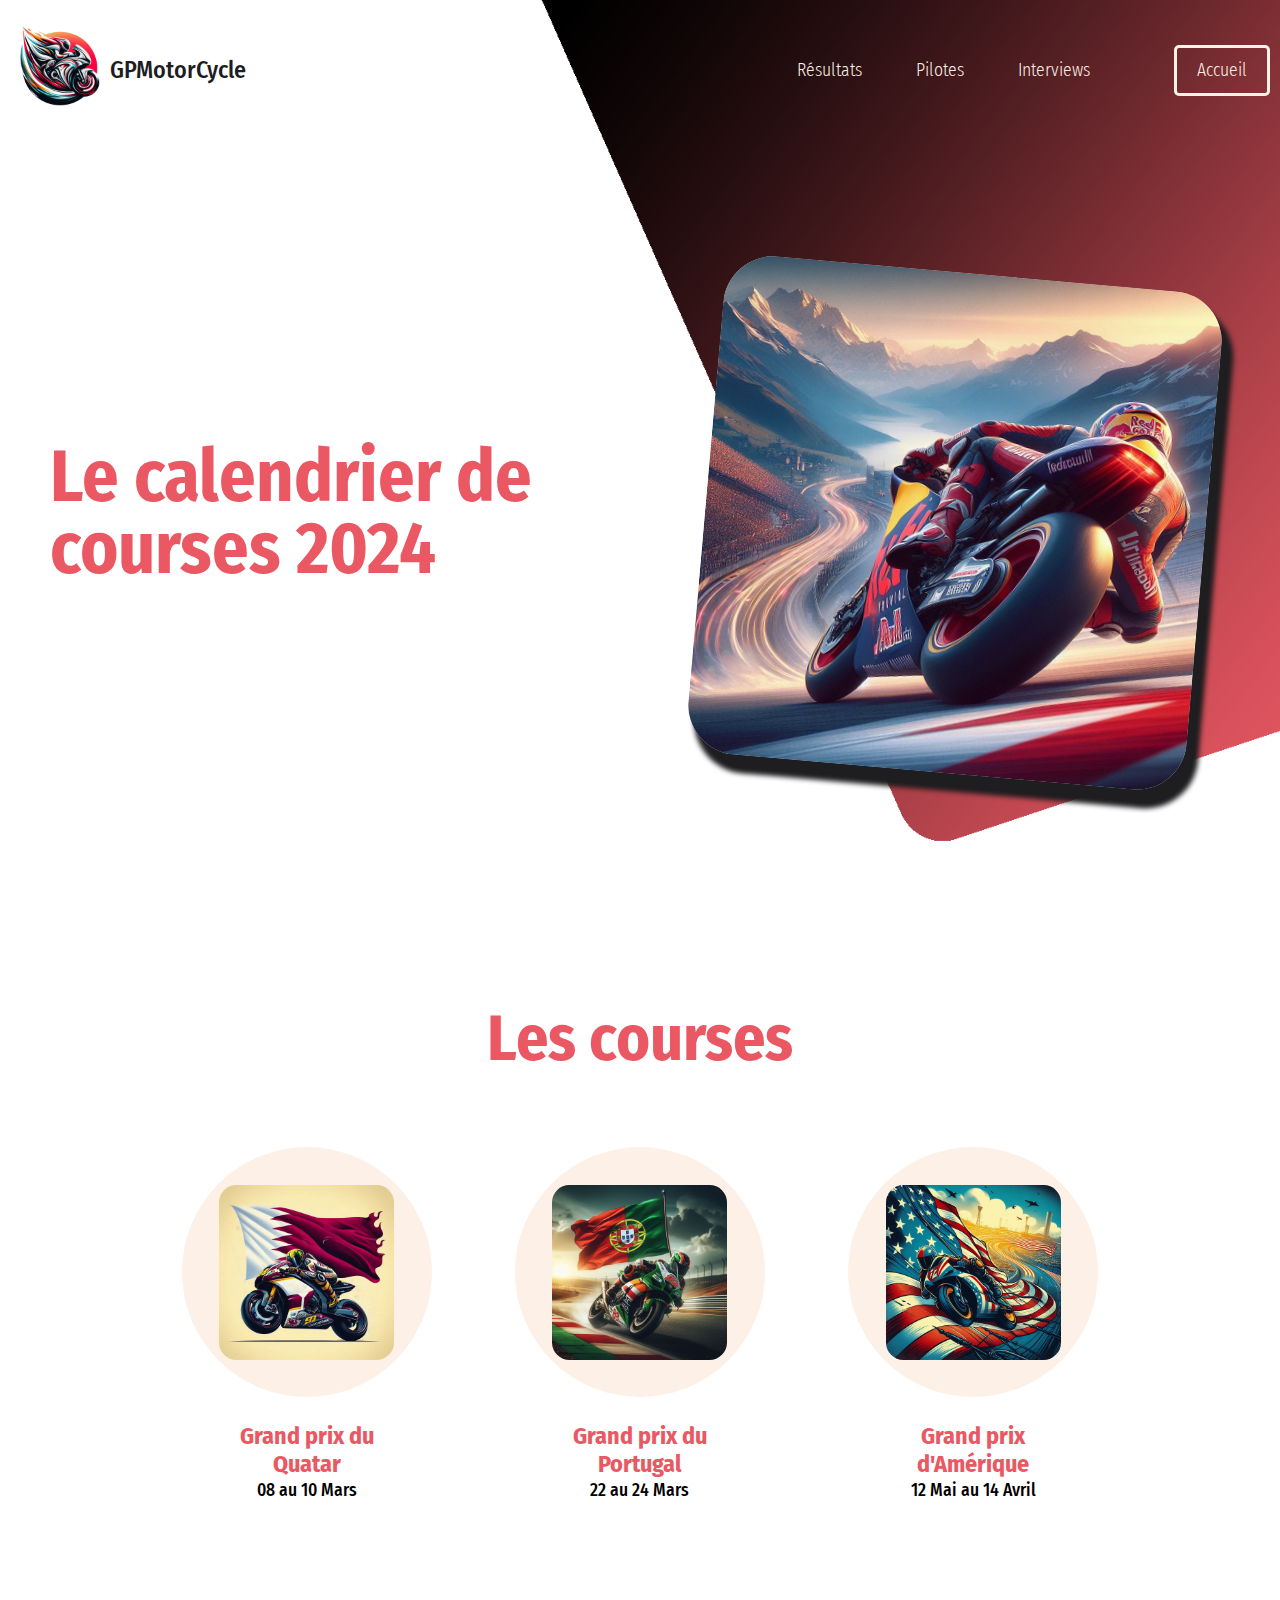
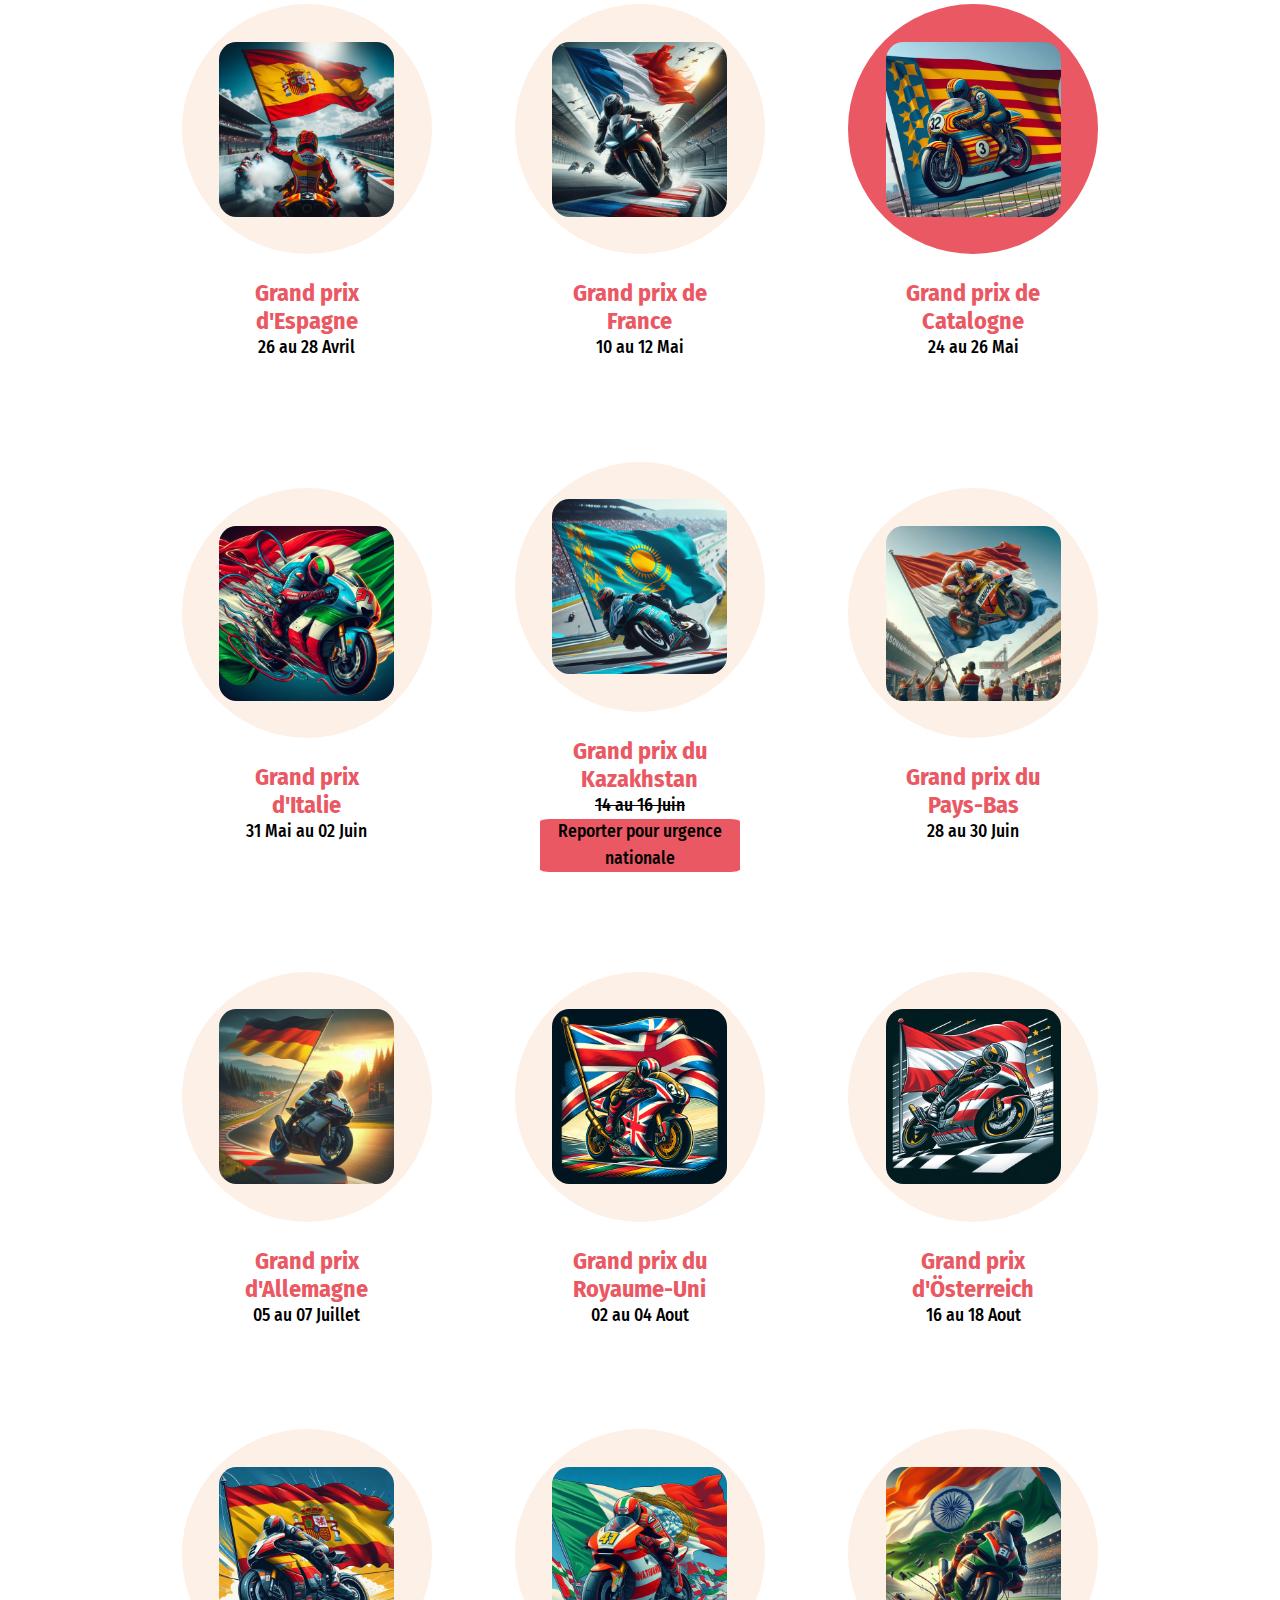
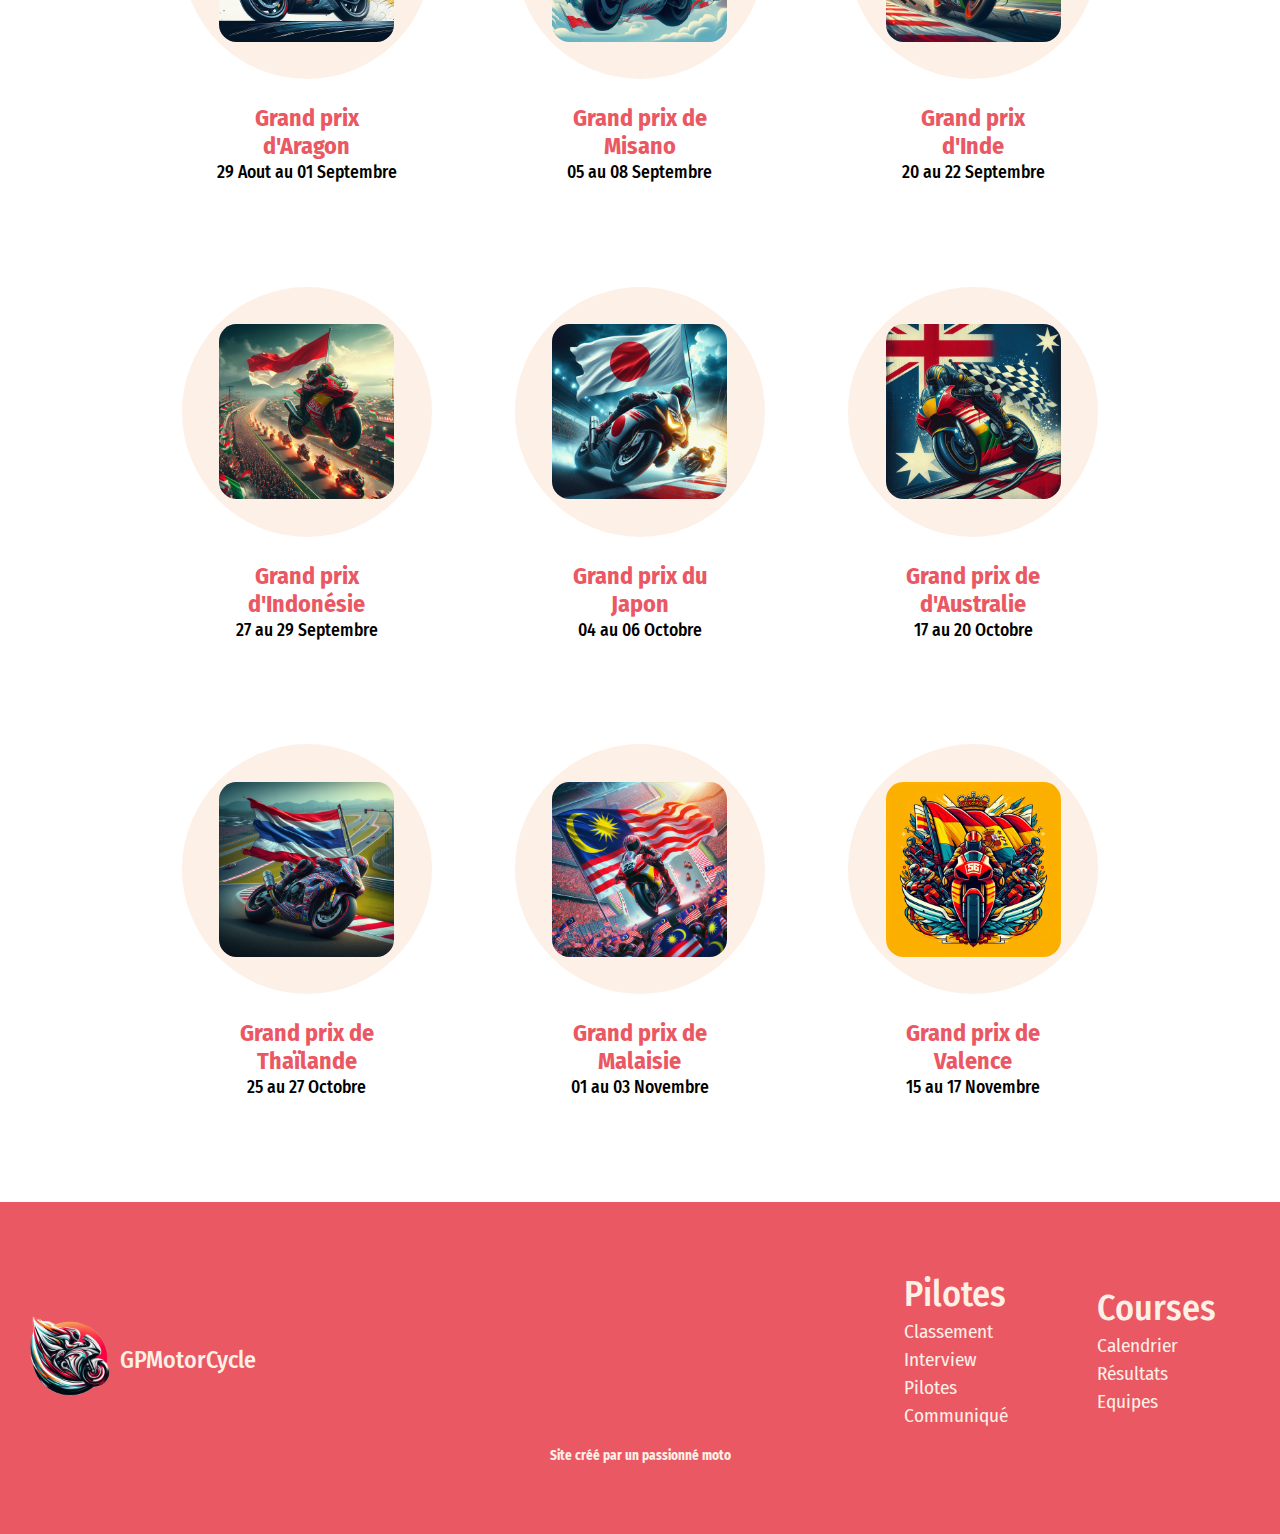
==== commit 5d4153a5: "gpdefrance" ====
--- a/calendrier.html
+++ b/calendrier.html
@@ -75,14 +75,14 @@
                 <p>26 au 28 Avril</p>
             </div>
             <div class="bloc-icon">
-                <div class="bloc-img-encour">
+                <div class="bloc-img">
                     <img src="assets/Flag_pays/France.jpeg" alt="drapeaudupays">
                 </div>
                 <span>Grand prix de France</span>
                 <p>10 au 12 Mai</p>
             </div>
             <div class="bloc-icon">
-                <div class="bloc-img">
+                <div class="bloc-img-encour">
                     <img src="assets/Flag_pays/Barcelone.jpeg" alt="drapeaudupays">
                 </div>
                 <span>Grand prix de Catalogne</span>
